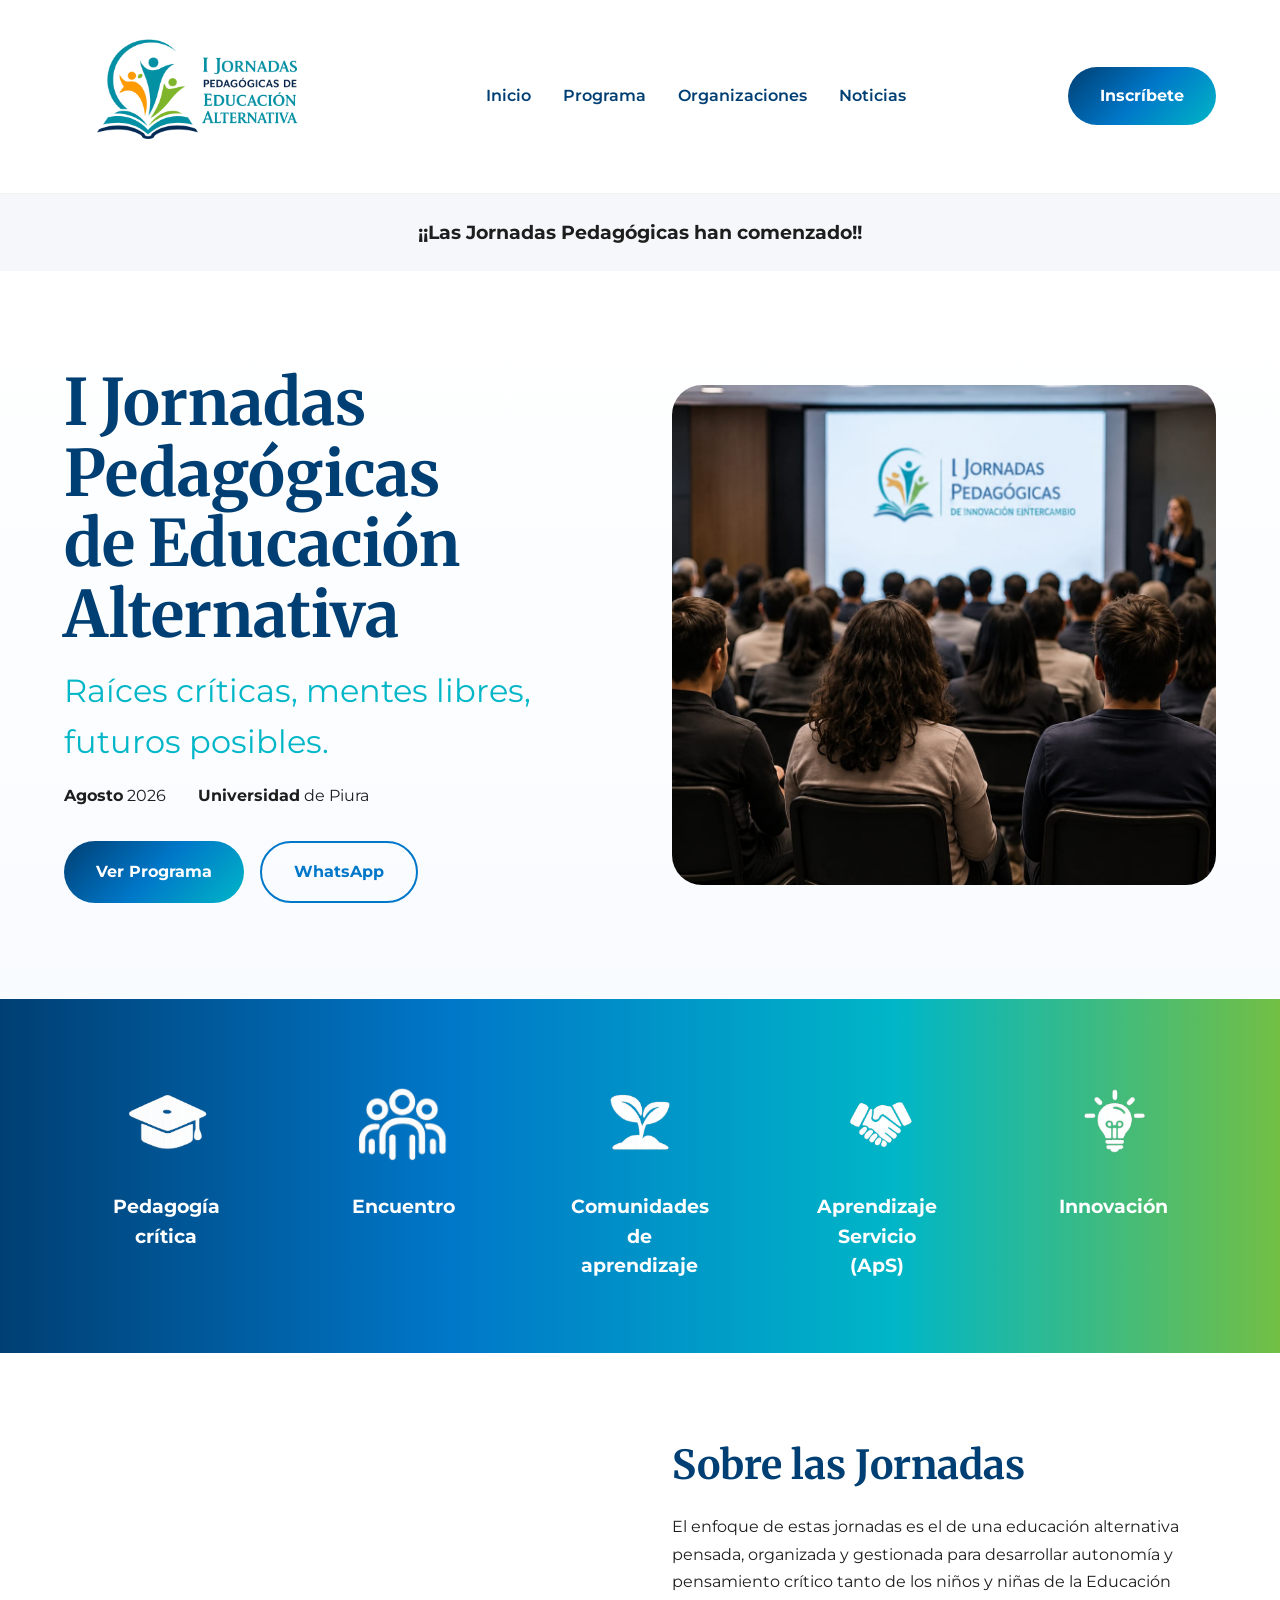
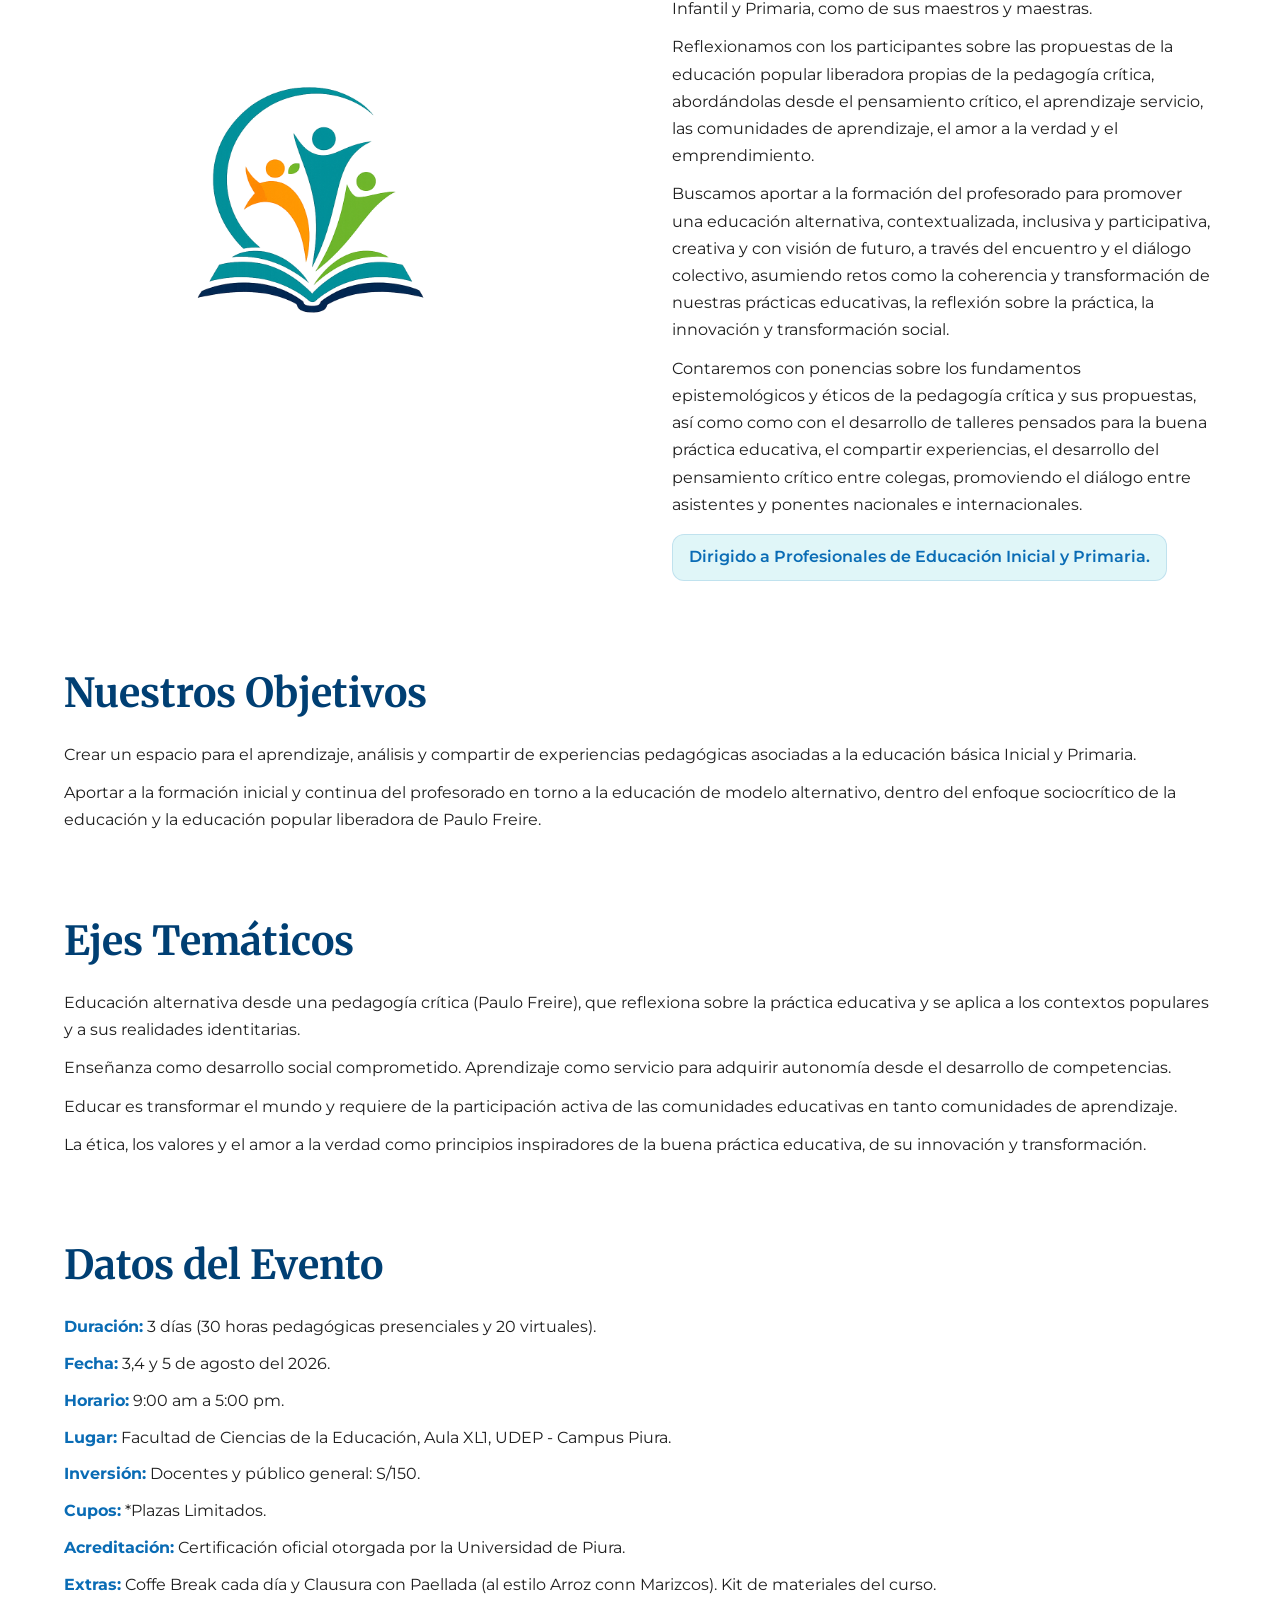
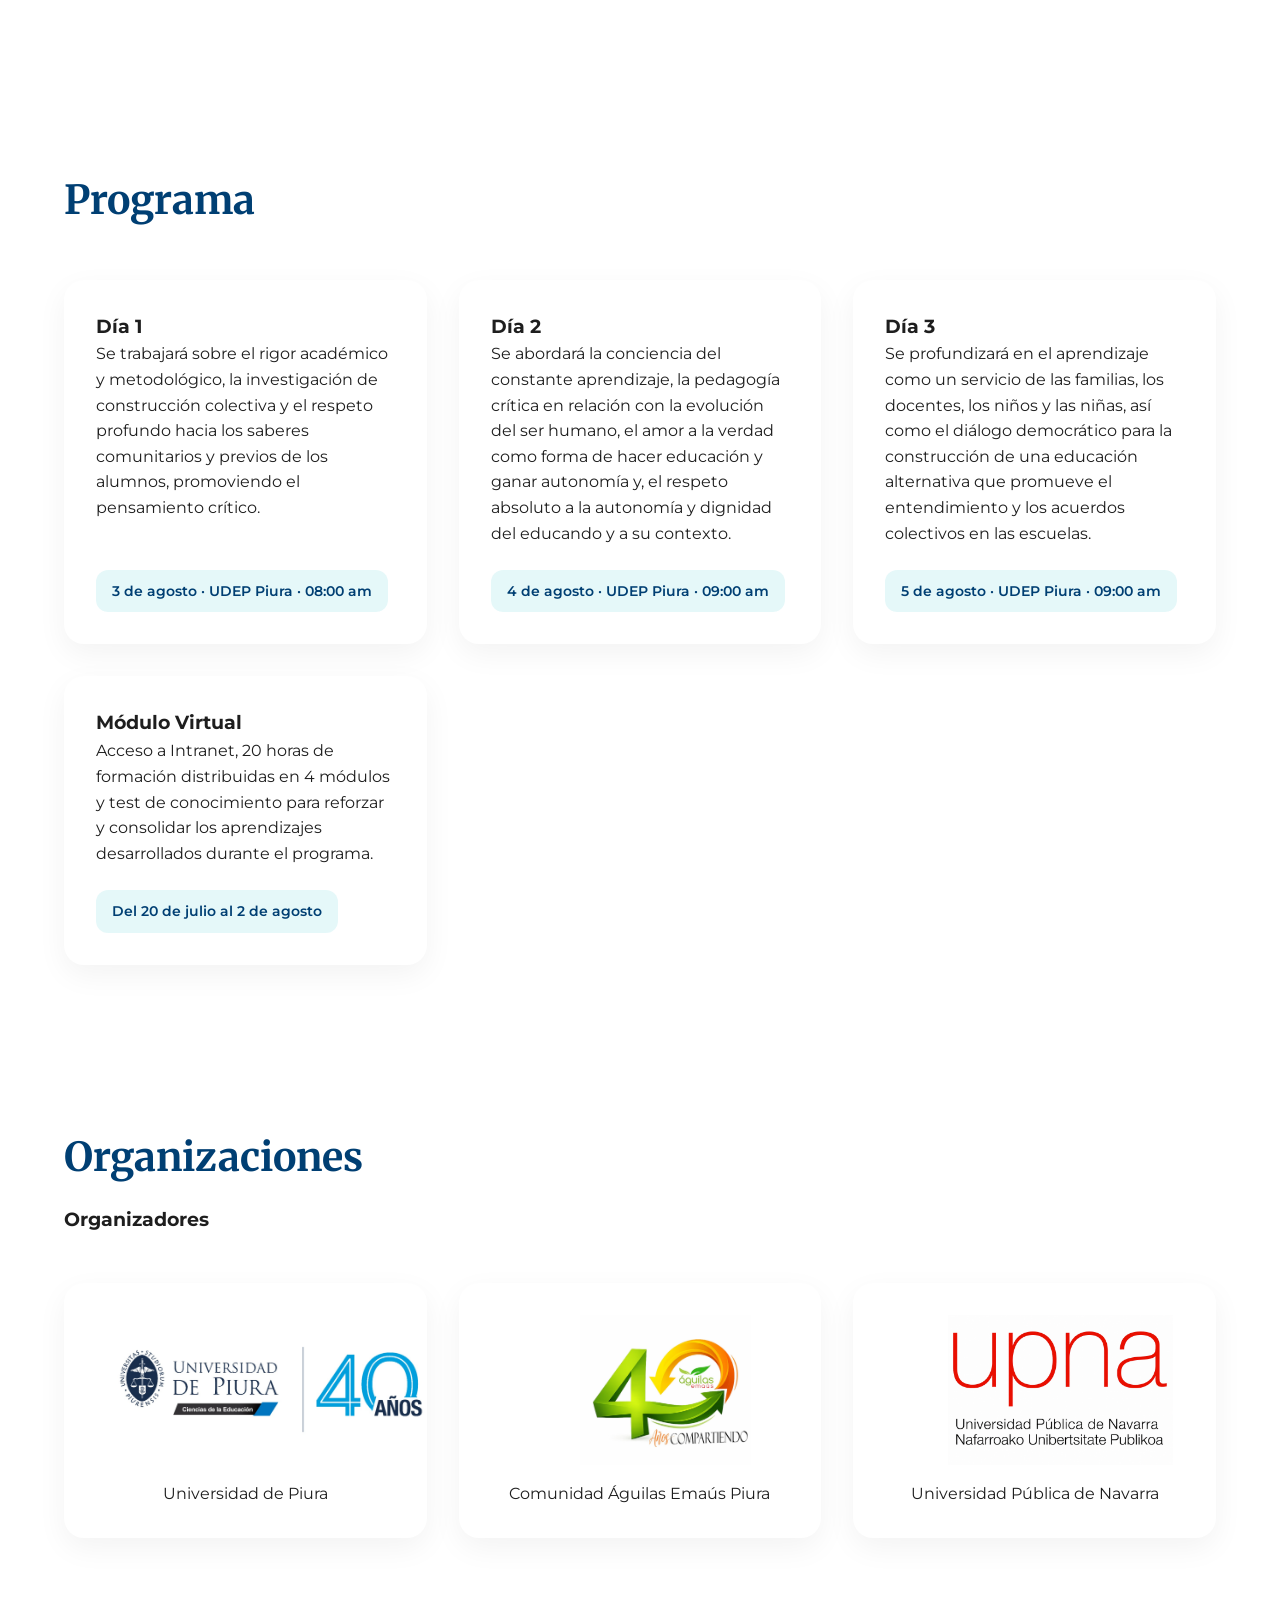
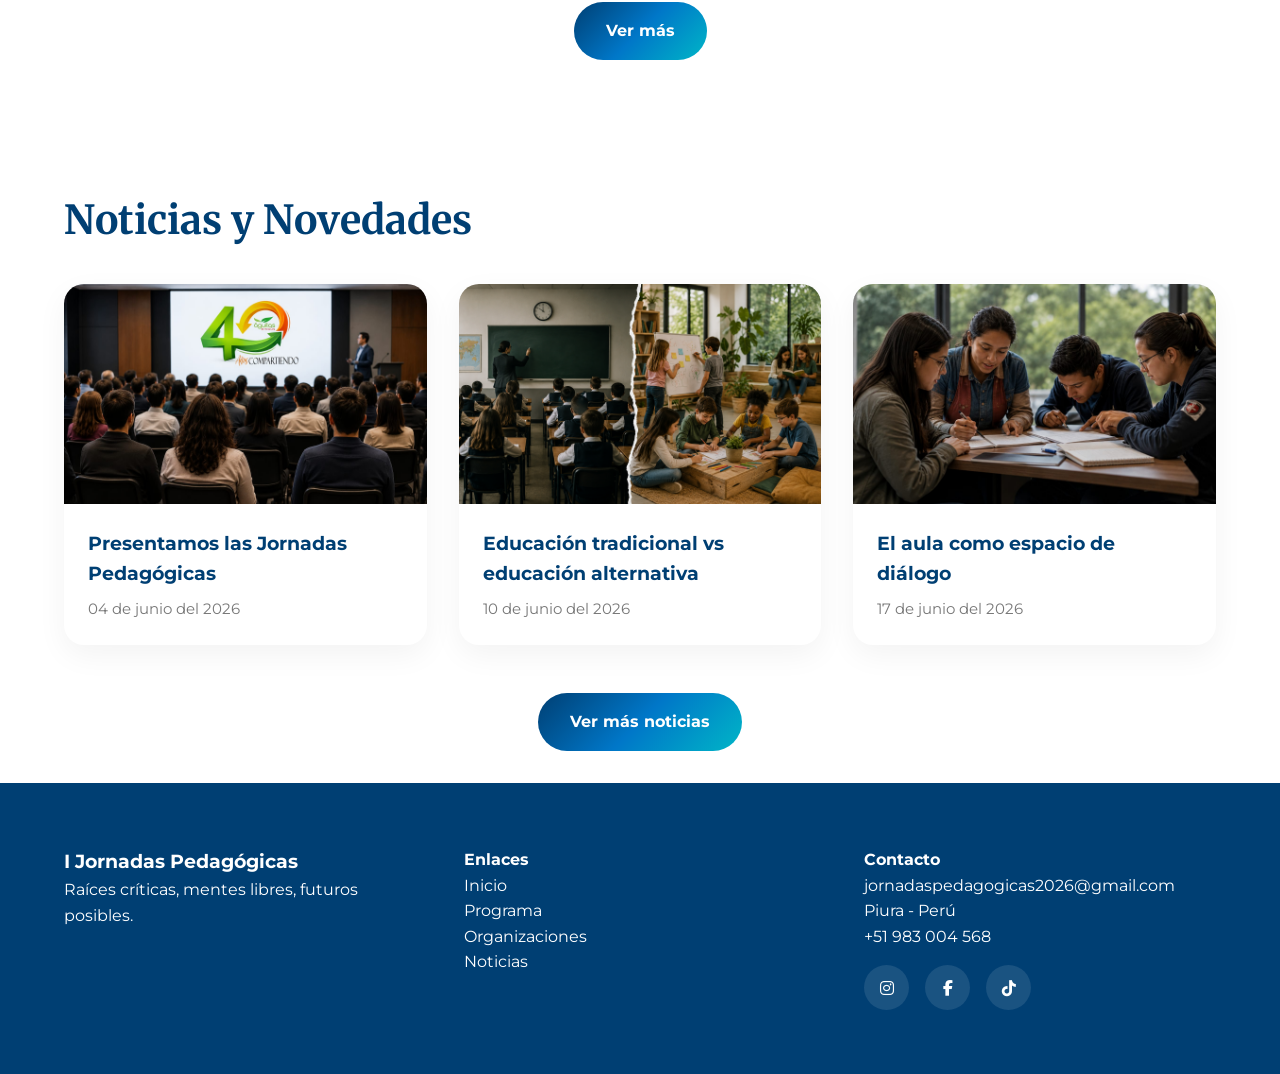
==== index.html @ f7b75783 "Update index.html" ====
<!DOCTYPE html>
<html lang="es">

<head>
    <meta charset="UTF-8">
    <meta name="viewport" content="width=device-width, initial-scale=1.0">
    <title>I Jornadas Pedagógicas</title>

    <link rel="preconnect" href="https://fonts.googleapis.com">
    <link rel="preconnect" href="https://fonts.gstatic.com" crossorigin>
    <link rel="shortcut icon" href="img/logoicono.png">

    <link
        href="https://fonts.googleapis.com/css2?family=Merriweather:wght@300;400;700&family=Montserrat:wght@300;400;500;600;700&display=swap"
        rel="stylesheet">

    <link rel="stylesheet" href="https://cdnjs.cloudflare.com/ajax/libs/font-awesome/6.5.1/css/all.min.css">

    <link rel="stylesheet" href="style.css">
</head>

<body>

    <header class="header">

        <div class="container nav-container">

            <a href="#inicio" class="logo">

                <img src="img/proyecto.png" alt="Logo Jornadas Pedagógicas">

            </a>

            <nav class="navbar">

                <ul class="nav-links">
                    <li><a href="#inicio">Inicio</a></li>
                    <li><a href="#programa">Programa</a></li>
                    <li><a href="#organizadores">Organizaciones</a></li>
                    <li><a href="#noticias">Noticias</a></li>
                </ul>

            </nav>

            <a href="https://wa.me/51983004568" target="_blank" class="btn-primary">
                Inscríbete
            </a>

            <button class="menu-toggle">
                ☰
            </button>

        </div>

    </header>

    <section class="countdown">
        <p>Faltan para las I Jornadas Pedagógicas</p>

        <div class="countdown-grid">
            <div class="time-box">
                <span id="days">65</span>
                <small>Días</small>
            </div>

            <div class="time-box">
                <span id="hours">12</span>
                <small>Horas</small>
            </div>

            <div class="time-box">
                <span id="minutes">42</span>
                <small>Min</small>
            </div>

            <div class="time-box">
                <span id="seconds">18</span>
                <small>Seg</small>
            </div>
        </div>
    </section>

    <main>

        <section class="hero" id="inicio">

            <div class="container hero-grid">

                <article class="hero-content">

                    <h2>I Jornadas<br>Pedagógicas</h2>

                    <h2>de Educación Alternativa</h2>

                    <p class="subtitle">
                        Raíces críticas, mentes libres, futuros posibles.
                    </p>

                    <div class="hero-info">

                        <div>
                            <strong>Agosto</strong>
                            <span>2026</span>
                        </div>

                        <div>
                            <strong>Universidad</strong>
                            <span>de Piura</span>
                        </div>

                    </div>

                    <div class="hero-buttons">

                        <a href="#programa" class="btn-primary">
                            Ver Programa
                        </a>

                        <a href="https://wa.me/51983004568" target="_blank" class="btn-secondary">
                            WhatsApp
                        </a>

                    </div>

                </article>

                <figure class="hero-image">
                    <img src="img/portada.jpeg" alt="Evento educativo">
                </figure>

            </div>

        </section>

        <section class="values">

            <div class="container values-grid">

                <article>
                    <img src="img/icon/icono_educacion.png" alt="Educación" class="value-icon">
                    <h3>Pedagogía<br>crítica</h3>
                </article>

                <article>
                    <img src="img/icon/icono_gente.png" alt="Encuentro" class="value-icon">
                    <h3>Encuentro</h3>
                </article>

                <article>
                    <img src="img/icon/icono_crecimiento.png" alt="Crecimiento" class="value-icon">
                    <h3>Comunidades<br>de<br>aprendizaje</h3>
                </article>

                <article>
                    <img src="img/icon/icono_compromiso.png" alt="Compromiso" class="value-icon">
                    <h3>Aprendizaje<br>Servicio<br>(ApS)</h3>
                </article>

                <article>
                    <img src="img/icon/icono_innovacion.png" alt="Innovación" class="value-icon">
                    <h3>Innovación</h3>
                </article>


            </div>

        </section>

        <section class="about section-padding">

            <div class="container about-grid">

                <figure>
                    <img src="img/logo.png" alt="Logo">
                </figure>

                <article>

                    <h2>Sobre las Jornadas</h2>

                    <p>
                        El enfoque de estas jornadas es el de una educación alternativa pensada, organizada
                        y gestionada para desarrollar autonomía y pensamiento crítico tanto de los niños y niñas
                        de la Educación Infantil y Primaria, como de sus maestros y maestras.
                    </p>

                    <p>
                        Reflexionamos con los participantes sobre las propuestas de la educación popular liberadora
                        propias de la pedagogía crítica, abordándolas desde el pensamiento crítico, el aprendizaje
                        servicio, las comunidades de aprendizaje, el amor a la verdad y el emprendimiento.
                    </p>

                    <p>
                        Buscamos aportar a la formación del profesorado para promover una educación alternativa,
                        contextualizada, inclusiva y participativa, creativa y con visión de futuro, a través
                        del encuentro y el diálogo colectivo, asumiendo retos como la coherencia y transformación
                        de nuestras prácticas educativas, la reflexión sobre la práctica, la innovación y transformación
                        social.
                    </p>

                    <p>
                        Contaremos con ponencias sobre los fundamentos epistemológicos y éticos de la pedagogía crítica
                        y sus propuestas, así como como con el desarrollo de talleres pensados para la buena práctica
                        educativa, el compartir experiencias, el desarrollo del pensamiento crítico entre colegas,
                        promoviendo
                        el diálogo entre asistentes y ponentes nacionales e internacionales.
                    </p>

                    <div
                        style="background: rgba(0, 182, 199, 0.1); padding: 0.6rem 1rem; border-radius: 12px; margin: 1rem 0; font-weight: 600; width: fit-content;">
                         Dirigido a Profesionales de Educación Inicial y Primaria.
                    </div>

                </article>

                <article>

                    <h2>Nuestros Objetivos</h2>

                    <p>
                        Crear un espacio para el aprendizaje, análisis y compartir de experiencias pedagógicas
                        asociadas a la educación básica Inicial y Primaria.
                    </p>

                    <p>
                        Aportar a la formación inicial y continua del profesorado en torno a la educación de modelo
                        alternativo, dentro del enfoque sociocrítico de la educación y la educación popular
                        liberadora de Paulo Freire.
                    </p>

                </article>

                <article>

                    <h2>Ejes Temáticos</h2>

                    <p>
                        Educación alternativa desde una pedagogía crítica (Paulo Freire), que reflexiona sobre la
                        práctica
                        educativa y se aplica a los contextos populares y a sus realidades identitarias.
                    </p>

                    <p>
                        Enseñanza como desarrollo social comprometido. Aprendizaje como servicio para adquirir autonomía
                        desde el desarrollo de competencias.
                    </p>

                    <p>
                        Educar es transformar el mundo y requiere de la participación activa de las comunidades
                        educativas
                        en tanto comunidades de aprendizaje.
                    </p>

                    <p>
                        La ética, los valores y el amor a la verdad como principios inspiradores de la buena práctica
                        educativa, de su innovación y transformación.
                    </p>

                </article>

                <article>
                    <div class="about-block event-data">
                        <h2>Datos del Evento</h2>
                        <p><strong>Duración:</strong> 3 días (30 horas pedagógicas presenciales y 20 virtuales).</p>
                        <p><strong>Fecha:</strong> 3,4 y 5 de agosto del 2026.</p>
                        <p><strong>Horario:</strong> 9:00 am a 5:00 pm.</p>
                        <p><strong>Lugar:</strong> Facultad de Ciencias de la Educación, Aula XL1, UDEP - Campus Piura.
                        </p>
                        <p><strong>Inversión:</strong> Docentes y público general: S/150.</p>
                        <p><strong>Cupos:</strong> *Plazas Limitados.</p>
                        <p><strong>Acreditación:</strong> Certificación oficial otorgada por la Universidad de Piura.
                        </p>
                        <p><strong>Extras:</strong> Coffe Break cada día y Clausura con Paellada (al estilo Arroz conn
                            Marizcos). Kit de materiales del curso.</p>
                    </div>
                </article>

        </section>

        <section class="cards section-padding" id="programa">

            <div class="container">

                <div class="section-title">
                    <h2>Programa</h2>
                </div>

                <div class="days-grid">

                    <article class="card">
                        <h3>Día 1</h3>

                        <p>
                            Se trabajará sobre el rigor académico y metodológico, la investigación
                            de construcción colectiva y el respeto profundo hacia los saberes
                            comunitarios y previos de los alumnos, promoviendo el pensamiento crítico.
                        </p>

                        <div class="event-info">
                            3 de agosto · UDEP Piura · 08:00 am
                        </div>
                    </article>

                    <article class="card">
                        <h3>Día 2</h3>
                        <p>
                            Se abordará la conciencia del constante aprendizaje, la pedagogía crítica
                            en relación con la evolución del ser humano, el amor a la verdad como forma
                            de hacer educación y ganar autonomía y, el respeto absoluto a la autonomía
                            y dignidad del educando y a su contexto.
                        </p>

                        <div class="event-info">
                            4 de agosto · UDEP Piura · 09:00 am
                        </div>
                    </article>

                    <article class="card">
                        <h3>Día 3</h3>
                        <p>
                            Se profundizará en el aprendizaje como un servicio de las familias, los docentes,
                            los niños y las niñas, así como el diálogo democrático para la construcción
                            de una educación alternativa que promueve el entendimiento y los acuerdos colectivos
                            en las escuelas.
                        </p>

                        <div class="event-info">
                            5 de agosto · UDEP Piura · 09:00 am
                        </div>
                    </article>

                     <article class="card">
                        <h3>Módulo Virtual</h3>
                        <p>
                            Acceso a Intranet, 20 horas de formación distribuidas en
                            4 módulos y test de conocimiento para reforzar y consolidar
                            los aprendizajes desarrollados durante el programa.
                        </p>

                        <div class="event-info">
                            Del 20 de julio al 2 de agosto
                        </div>
                    </article>

                </div>

            </div>

        </section>

        <section class="partners section-padding" id="organizadores">

            <div class="container">

                <div class="section-title">
                    <h2>Organizaciones</h2>
                </div>

                <div class="partner-category">

                    <h3 class="partner-title">
                        Organizadores
                    </h3>

                    <div class="partners-grid">

                        <article class="partner-card">
                            <img src="img/udep.jpeg" alt="">
                            <p>Universidad de Piura</p>
                        </article>

                        <article class="partner-card">
                            <img src="img/emaus.jpeg" alt="">
                            <p>Comunidad Águilas Emaús Piura</p>
                        </article>

                        <article class="partner-card">
                            <img src="img/upna.png" alt="">
                            <p>Universidad Pública de Navarra</p>
                        </article>

                    </div>

                    <div style="text-align: center; margin-top: 3rem;">
                        <a href="organizaciones/organizaciones.html" class="btn-ver-mas">
                            Ver más
                        </a>
                    </div>

                </div>

            </div>

        </section>

        <section class="news section-padding" id="noticias">

            <div class="container">

                <div class="section-title">
                    <h2>Noticias y Novedades</h2>
                </div>

                <div class="news-grid">

                    <a href="noticias/noticias1.html" class="news-card">

                        <img src="img/noticia1.jpeg" alt="">

                        <div class="news-content">
                            <h3>Presentamos las Jornadas Pedagógicas</h3>
                            <p>04 de junio del 2026</p>
                        </div>

                    </a>

                    <a href="noticias/noticias2.html" class="news-card">

                        <img src="img/noticia2.png" alt="">

                        <div class="news-content">
                            <h3>Educación tradicional vs educación alternativa</h3>
                            <p>10 de junio del 2026</p>
                        </div>

                    </a>

                    <a href="noticias/noticias3.html" class="news-card">

                        <img src="img/noticia3.jpeg" alt="">

                        <div class="news-content">
                            <h3>El aula como espacio de diálogo</h3>
                            <p>17 de junio del 2026</p>
                        </div>

                    </a>

                </div>

                <div class="news-button">
                    <a href="noticias.html" class="btn-ver-mas">Ver más noticias</a>
                </div>

            </div>

        </section>

    </main>

    <footer class="footer">

        <div class="container footer-grid">

            <article>

                <h3>I Jornadas Pedagógicas</h3>

                <p>
                    Raíces críticas, mentes libres, futuros posibles.
                </p>

            </article>

            <article>

                <h4>Enlaces</h4>

                <ul>
                    <li><a href="#inicio">Inicio</a></li>
                    <li><a href="#programa">Programa</a></li>
                    <li><a href="#organizadores">Organizaciones</a></li>
                    <li><a href="#noticias">Noticias</a></li>
                </ul>

            </article>

            <article>

                <h4>Contacto</h4>

                <p>jornadaspedagogicas2026@gmail.com </p>
                <p>Piura - Perú</p>
                <p>+51 983 004 568</p>

                <div class="social-icons">

                    <a href="https://www.instagram.com/jornada.pedagogica.2026?utm_source=qr&igsh=cW83dW9uMzU2NmRp"
                        target="_blank">
                        <i class="fa-brands fa-instagram"></i>
                    </a>

                    <a href="https://www.facebook.com/share/1CeDzwTdvg/" target="_blank">
                        <i class="fa-brands fa-facebook-f"></i>
                    </a>

                    <a href="https://www.tiktok.com/@educacin_alternativa_piu" target="_blank">
                        <i class="fa-brands fa-tiktok"></i>
                    </a>

                </div>

            </article>

        </div>

    </footer>

    <script src="js/script.js"></script>

</body>

</html>
---- style.css ----
html {
    scroll-behavior: smooth;
}

:root {
    --blue-dark: #003f73;
    --blue: #0077c8;
    --green: #72bf44;
    --teal: #00b6c7;
    --white: #ffffff;
    --gray: #f5f7fa;
    --text: #1e1e1e;
}

* {
    margin: 0;
    padding: 0;
    box-sizing: border-box;
}

body {
    font-family: 'Montserrat', sans-serif;
    color: var(--text);
    background: var(--white);
    line-height: 1.6;
    overflow-x: hidden;
}

img {
    width: 100%;
    display: block;
}

.container {
    width: min(90%, 1200px);
    margin: auto;
}

.section-padding {
    padding: 5rem 0;
}

/* Header */
.header {
    width: 100%;
    position: sticky;
    top: 0;
    z-index: 1000;
    background: rgba(255, 255, 255, .9);
    backdrop-filter: blur(14px);
    border-bottom: 1px solid rgba(0, 0, 0, .05);
    transition: .3s ease;
}

.nav-container {
    display: flex;
    align-items: center;
    justify-content: space-between;
    padding: .6rem 0;
}

.logo {
    display: flex;
    align-items: center;
    gap: 1rem;
    text-decoration: none;
}

.logo img {
    width: 260px;
    display: block;
}

.nav-links {
    display: flex;
    gap: 2rem;
    list-style: none;
}

.nav-links a {
    text-decoration: none;
    color: var(--blue-dark);
    font-weight: 600;
    transition: .3s ease;
}

.nav-links a:hover {
    color: var(--teal);
}

.menu-toggle {
    display: none;
}

/* Botones */
.btn-primary,
.btn-secondary,
.btn-ver-mas {
    padding: 1rem 2rem;
    border-radius: 60px;
    text-decoration: none;
    font-weight: 700;
    transition: .3s ease;
    display: inline-flex;
    align-items: center;
    justify-content: center;
}

.btn-primary,
.btn-ver-mas {
    background: linear-gradient(135deg, var(--blue-dark), var(--blue), var(--teal));
    color: white;
}

.btn-primary:hover,
.btn-ver-mas:hover {
    transform: translateY(-5px);
}

.btn-secondary {
    border: 2px solid var(--blue);
    color: var(--blue);
}

.btn-secondary:hover {
    background: var(--blue);
    color: white;
}

/* Countdown */
.countdown {
    background: var(--gray);
    padding: 1.5rem 0;
    text-align: center;
}

.countdown p {
    font-weight: 600;
    color: var(--blue-dark);
    margin-bottom: 1rem;
}

.countdown-grid {
    display: flex;
    justify-content: center;
    gap: 1rem;
    flex-wrap: wrap;
}

.time-box {
    background: white;
    min-width: 110px;
    padding: 1rem;
    border-radius: 18px;
    box-shadow: 0 8px 20px rgba(0, 0, 0, .08);
}

.time-box span {
    display: block;
    font-size: 2rem;
    font-weight: 700;
    color: var(--blue);
}

.time-box small {
    color: #666;
    font-weight: 600;
}

/* Hero */
.hero {
    padding: 6rem 0;
    background: linear-gradient(180deg, #ffffff 0%, #f8fbff 100%);
}

.hero-grid {
    display: grid;
    grid-template-columns: 1fr 1fr;
    gap: 4rem;
    align-items: center;
}

.hero-content h2 {
    font-size: 4rem;
    line-height: 1.1;
    font-family: 'Merriweather', serif;
    color: var(--blue-dark);
}

.subtitle {
    color: var(--teal);
    font-size: 2rem;
    margin: 1rem 0;
}

.hero-info {
    display: flex;
    gap: 2rem;
    margin-bottom: 2rem;
}

.hero-buttons {
    display: flex;
    gap: 1rem;
    flex-wrap: wrap;
}

.hero-image img {
    border-radius: 30px;
    height: 500px;
    object-fit: cover;
}

/* Values */
.values {
    background: linear-gradient(90deg, #003f73 0%, #0077c8 35%, #00b6c7 70%, #72bf44 100%);
    color: white;
    padding: 3rem 0;
}

.values-grid {
    display: grid;
    grid-template-columns: repeat(5, 1fr);
    gap: 2rem;
    text-align: center;
}

.values-grid article {
    padding: 1.5rem;
    transition: all .3s ease;
    cursor: default;
}

.value-icon {
    width: 105px;
    height: 105px;
    object-fit: contain;
    margin: auto auto 1rem;
    transition: transform .3s ease;
}

.values-grid article:hover .value-icon {
    transform: translateY(-8px) scale(1.08);
}

.values-grid article:hover h3 {
    transform: translateY(-3px);
}

/* About */
.about-grid {
    display: grid;
    grid-template-columns: 1fr 1fr;
    gap: 3rem 4rem;
    align-items: start;
}

.about-grid figure {
    display: flex;
    justify-content: center;
    align-items: center;
    margin: 0;
    padding: 0;
    height: 100%;
}

.about-grid figure img {
    width: 100%;
    max-width: 650px;
    height: auto;
    object-fit: contain;
    display: block;
}

.about h2,
.section-title h2 {
    font-size: 2.5rem;
    color: var(--blue-dark);
    font-family: 'Merriweather', serif;
    margin-bottom: 1rem;
}

.about-grid p {
    line-height: 1.7;
    margin-bottom: 0.7rem;
}

.about-grid article div[style] {
    background: rgba(0, 182, 199, 0.12) !important;
    color: #0a6cb5 !important;
    border: 1px solid rgba(10, 108, 181, 0.15);
    font-weight: 600;
}

.event-data strong {
    color: #0a6cb5;
    font-weight: 700;
}

.event-data p {
    margin-bottom: 0.6rem;
}

.about-grid article:first-of-type {
    align-self: center;
}

.about-grid article:not(:first-of-type) {
    grid-column: span 2;
    margin-top: 1rem;
}

/* Cards y Programa */
.card {
    display: flex;
    flex-direction: column;
    height: 100%;
}

.card p {
    flex-grow: 1;
    margin-bottom: 0;
}

.event-info {
    margin-top: 1.5rem;
    width: fit-content;
    padding: .6rem 1rem;
    background: rgba(0, 182, 199, .1);
    color: var(--blue-dark);
    border-radius: 12px;
    font-size: .9rem;
    font-weight: 600;
}

.days-grid {
    display: grid;
    grid-template-columns: repeat(3, 1fr);
    gap: 2rem;
    margin-top: 3rem;
}

.card,
.news-card,
.partner-card {
    background: white;
    border-radius: 20px;
    overflow: hidden;
    padding: 2rem;
    box-shadow: 0 10px 30px rgba(0, 0, 0, .05);
    transition: .3s ease;
}

.card:hover,
.news-card:hover,
.partner-card:hover {
    transform: translateY(-8px);
}

/* Noticias */
.news-grid {
    display: grid;
    grid-template-columns: repeat(auto-fit, minmax(300px, 1fr));
    gap: 2rem;
    margin-top: 2rem;
    margin-bottom: 0;
}

.news.section-padding {
    padding: 3rem 0 2rem 0;  
}

.news-card {
    padding: 0;
    text-decoration: none;
    color: inherit;
    display: block;
    overflow: hidden;
    border-radius: 20px;
}

.news-card img {
    width: 100%;
    height: 220px;
    object-fit: cover;
    transition: .4s ease;
}

.news-card:hover img {
    transform: scale(1.05);
}

.news-content {
    padding: 1.5rem;
}

.news-content h3 {
    color: var(--blue-dark);
    margin-bottom: .5rem;
    font-size: 1.2rem;
}

.news-content p {
    color: #777;
    font-size: .95rem;
}

.news-button {
    display: flex;
    justify-content: center;
    margin-top: 2rem;
}

.btn-news {
    display: inline-block;
    padding: 0.9rem 2rem;
    background: var(--blue-dark);
    color: #fff;
    text-decoration: none;
    border-radius: 50px;
    font-weight: 600;
    transition: all .3s ease;
}

.btn-news:hover {
    background: var(--blue);
    transform: translateY(-2px);
}

/* Participantes y Aliados */
.partners-grid {
    display: grid;
    grid-template-columns: repeat(3, 1fr);
    gap: 2rem;
    margin-top: 3rem;
}

.partner-card {
    text-align: center;
}

.partner-card img {
    width: 350px;
    height: 150px;
    object-fit: contain;
    margin: auto auto 1rem;
}

/* Botón Ver más */
.btn-ver-mas {
     display: inline-flex;
    text-align: center;
    margin-top: 1rem;
    margin-bottom: 0;
}

/* Footer */
.footer {
    background: var(--blue-dark);
    color: white;
    padding: 4rem 0;
}

.footer-grid {
    display: grid;
    grid-template-columns: repeat(3, 1fr);
    gap: 3rem;
}

.footer ul {
    list-style: none;
}

.footer a {
    color: white;
    text-decoration: none;
}

.social-icons {
    display: flex;
    gap: 1rem;
    margin-top: 1rem;
}

.social-icons a {
    width: 45px;
    height: 45px;
    border-radius: 50%;
    display: flex;
    align-items: center;
    justify-content: center;
    background: rgba(255, 255, 255, .1);
    transition: .3s ease;
}

.social-icons a:hover {
    background: var(--teal);
    transform: translateY(-5px);
}

/* Overlay para menú */
.menu-overlay {
    position: fixed;
    top: 0;
    left: 0;
    width: 100%;
    height: 100%;
    background: rgba(0, 0, 0, 0.5);
    z-index: 998;
    opacity: 0;
    visibility: hidden;
    transition: .3s ease;
}

.menu-overlay.active {
    opacity: 1;
    visibility: visible;
}

/* Botón móvil dentro del menú */
.nav-links .btn-primary-mobile {
    display: none;
}

/* ============================================ */
/* RESPONSIVE DESIGN */
/* ============================================ */

/* Tablets */
@media (max-width: 1024px) {
    .hero-content h2 {
        font-size: 3rem;
    }
    
    .subtitle {
        font-size: 1.5rem;
    }
    
    .hero-image img {
        height: 400px;
    }
    
    .values-grid {
        grid-template-columns: repeat(3, 1fr);
        gap: 1.5rem;
    }
    
    .about-grid {
        grid-template-columns: 1fr;
        gap: 2rem;
    }
    
    .about-grid figure img {
        max-width: 400px;
    }
    
    .about-grid article:not(:first-of-type) {
        grid-column: span 1;
    }
    
    .days-grid {
        grid-template-columns: repeat(2, 1fr);
    }
    
    .partners-grid {
        grid-template-columns: repeat(2, 1fr);
    }
    
    .footer-grid {
        grid-template-columns: repeat(2, 1fr);
        gap: 2rem;
    }
}

/* Móviles */
@media (max-width: 768px) {
    .section-padding {
        padding: 3rem 0;
    }
    
    /* Botón hamburguesa */
    .menu-toggle {
        display: block;
        background: linear-gradient(135deg, var(--blue-dark), var(--blue));
        border: none;
        font-size: 1.5rem;
        cursor: pointer;
        color: white;
        width: 45px;
        height: 45px;
        border-radius: 12px;
        transition: .3s ease;
        z-index: 1001;
    }
    
    /* Menú lateral */
    .nav-links {
        position: fixed;
        top: 0;
        right: -100%;
        width: 85%;
        max-width: 350px;
        height: 100vh;
        background: linear-gradient(180deg, white 0%, #f8fbff 100%);
        flex-direction: column;
        align-items: center;
        justify-content: center;
        gap: 2rem;
        transition: .4s ease-in-out;
        z-index: 1000;
        box-shadow: -10px 0 30px rgba(0, 0, 0, .15);
        margin: 0;
        padding: 2rem;
    }
    
    .nav-links.active {
        right: 0;
    }
    
    .nav-links li {
        width: 100%;
        text-align: center;
    }
    
    .nav-links a {
        font-size: 1.3rem;
        color: var(--blue-dark) !important;
        display: block;
        padding: 0.8rem;
        border-radius: 12px;
        transition: .3s ease;
    }
    
    .nav-links a:hover {
        background: rgba(0, 182, 199, .1);
        color: var(--teal) !important;
        transform: translateX(5px);
    }
    
    /* Botón inscríbete dentro del menú */
    .nav-links .btn-primary-mobile {
        display: inline-block;
        margin-top: 1rem;
        background: linear-gradient(135deg, var(--blue-dark), var(--blue), var(--teal));
        color: white;
        padding: 0.8rem 2rem;
        border-radius: 60px;
        text-decoration: none;
        font-weight: 700;
        font-size: 1rem;
    }
    
    /* Ocultar botón del header en móvil */
    .header .btn-primary {
        display: none;
    }
    
    .btn-primary,
    .btn-secondary,
    .btn-ver-mas {
        padding: 0.8rem 1.5rem;
        font-size: 0.9rem;
    }
    
    .hero {
        padding: 3rem 0;
    }
    
    .hero-grid {
        grid-template-columns: 1fr;
        gap: 2rem;
        text-align: center;
    }
    
    .hero-content h2 {
        font-size: 2.2rem;
    }
    
    .subtitle {
        font-size: 1.2rem;
    }
    
    .hero-info {
        justify-content: center;
        flex-wrap: wrap;
    }
    
    .hero-buttons {
        justify-content: center;
    }
    
    .hero-image img {
        height: 280px;
        object-fit: cover;
    }
    
    .values {
        padding: 2rem 0;
    }
    
    .values-grid {
        grid-template-columns: repeat(2, 1fr);
        gap: 1rem;
    }
    
    .value-icon {
        width: 70px;
        height: 70px;
    }
    
    .values-grid article h3 {
        font-size: 0.9rem;
    }
    
    .countdown-grid {
        gap: 0.8rem;
    }
    
    .time-box {
        min-width: 70px;
        padding: 0.8rem;
    }
    
    .time-box span {
        font-size: 1.5rem;
    }
    
    .time-box small {
        font-size: 0.7rem;
    }
    
    .about h2,
    .section-title h2 {
        font-size: 1.8rem;
        text-align: center;
    }
    
    .about-grid p {
        font-size: 0.95rem;
    }
    
    .about-grid figure img {
        max-width: 280px;
    }
    
    .days-grid {
        grid-template-columns: 1fr;
        gap: 1.5rem;
    }
    
    .card {
        padding: 1.5rem;
    }
    
    .card h3 {
        font-size: 1.3rem;
    }
    
    .news.section-padding {
        padding: 2rem 0 1.5rem 0;
    }
    
    .news-grid {
        grid-template-columns: 1fr;
        gap: 1.5rem;
    }
    
    .news-card img {
        height: 200px;
    }
    
    .partners-grid {
        grid-template-columns: 1fr;
        gap: 1.5rem;
    }
    
    .partner-card img {
        width: 260px;
        height: 150px;
    }
    
    .btn-ver-mas {
        margin-top: 1.5rem;
        width: 100%;
        max-width: 200px;
    }
    
    .partners .btn-ver-mas {
        display: flex;
        margin: 1.5rem auto 0;
    }
    
    .footer {
        padding: 2.5rem 0;
    }
    
    .footer-grid {
        grid-template-columns: 1fr;
        text-align: center;
        gap: 1.5rem;
    }
    
    .social-icons {
        justify-content: center;
    }
    
    .footer ul li {
        margin: 0.5rem 0;
    }
}

/* Móviles pequeños */
@media (max-width: 480px) {
    .logo img {
        width: 180px;
    }
    
    .hero-content h2 {
        font-size: 1.8rem;
    }
    
    .subtitle {
        font-size: 1rem;
    }
    
    .hero-info div {
        font-size: 0.8rem;
    }
    
    .hero-image img {
        height: 220px;
    }
    
    .values-grid {
        grid-template-columns: 1fr;
    }
    
    .value-icon {
        width: 60px;
        height: 60px;
    }
    
    .countdown p {
        font-size: 0.9rem;
    }
    
    .time-box {
        min-width: 60px;
        padding: 0.5rem;
    }
    
    .time-box span {
        font-size: 1.2rem;
    }
    
    .about h2,
    .section-title h2 {
        font-size: 1.5rem;
    }
    
    .event-info {
        font-size: 0.75rem;
        padding: 0.4rem 0.8rem;
    }
    
    .news-content h3 {
        font-size: 1rem;
    }
    
    .btn-primary,
    .btn-secondary,
    .btn-ver-mas {
        padding: 0.6rem 1.2rem;
        font-size: 0.8rem;
    }
}

/* Mejoras touch */
@media (max-width: 768px) {
    .nav-links a,
    .btn-primary,
    .btn-secondary,
    .btn-ver-mas,
    .social-icons a,
    .news-card,
    .partner-card {
        cursor: pointer;
        -webkit-tap-highlight-color: transparent;
    }
    
    .card:active,
    .news-card:active,
    .partner-card:active {
        transform: scale(0.98);
    }
}
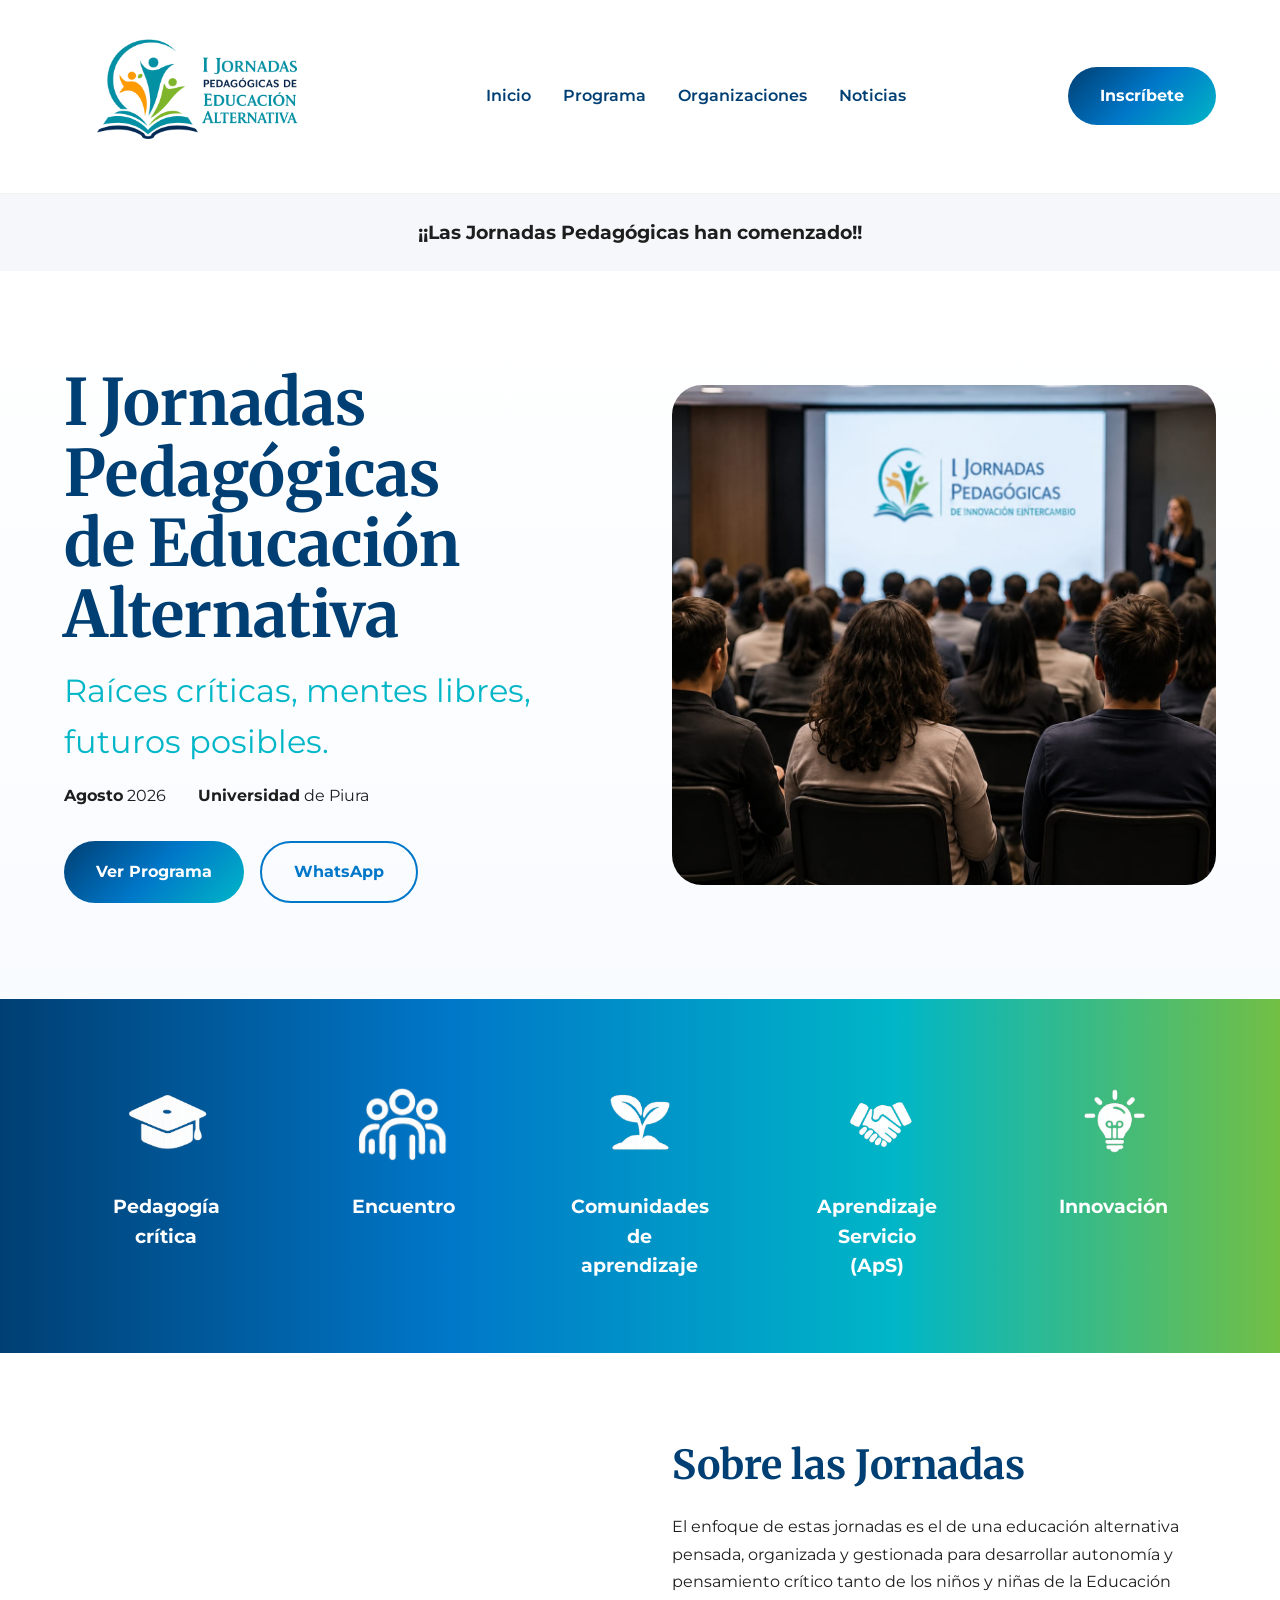
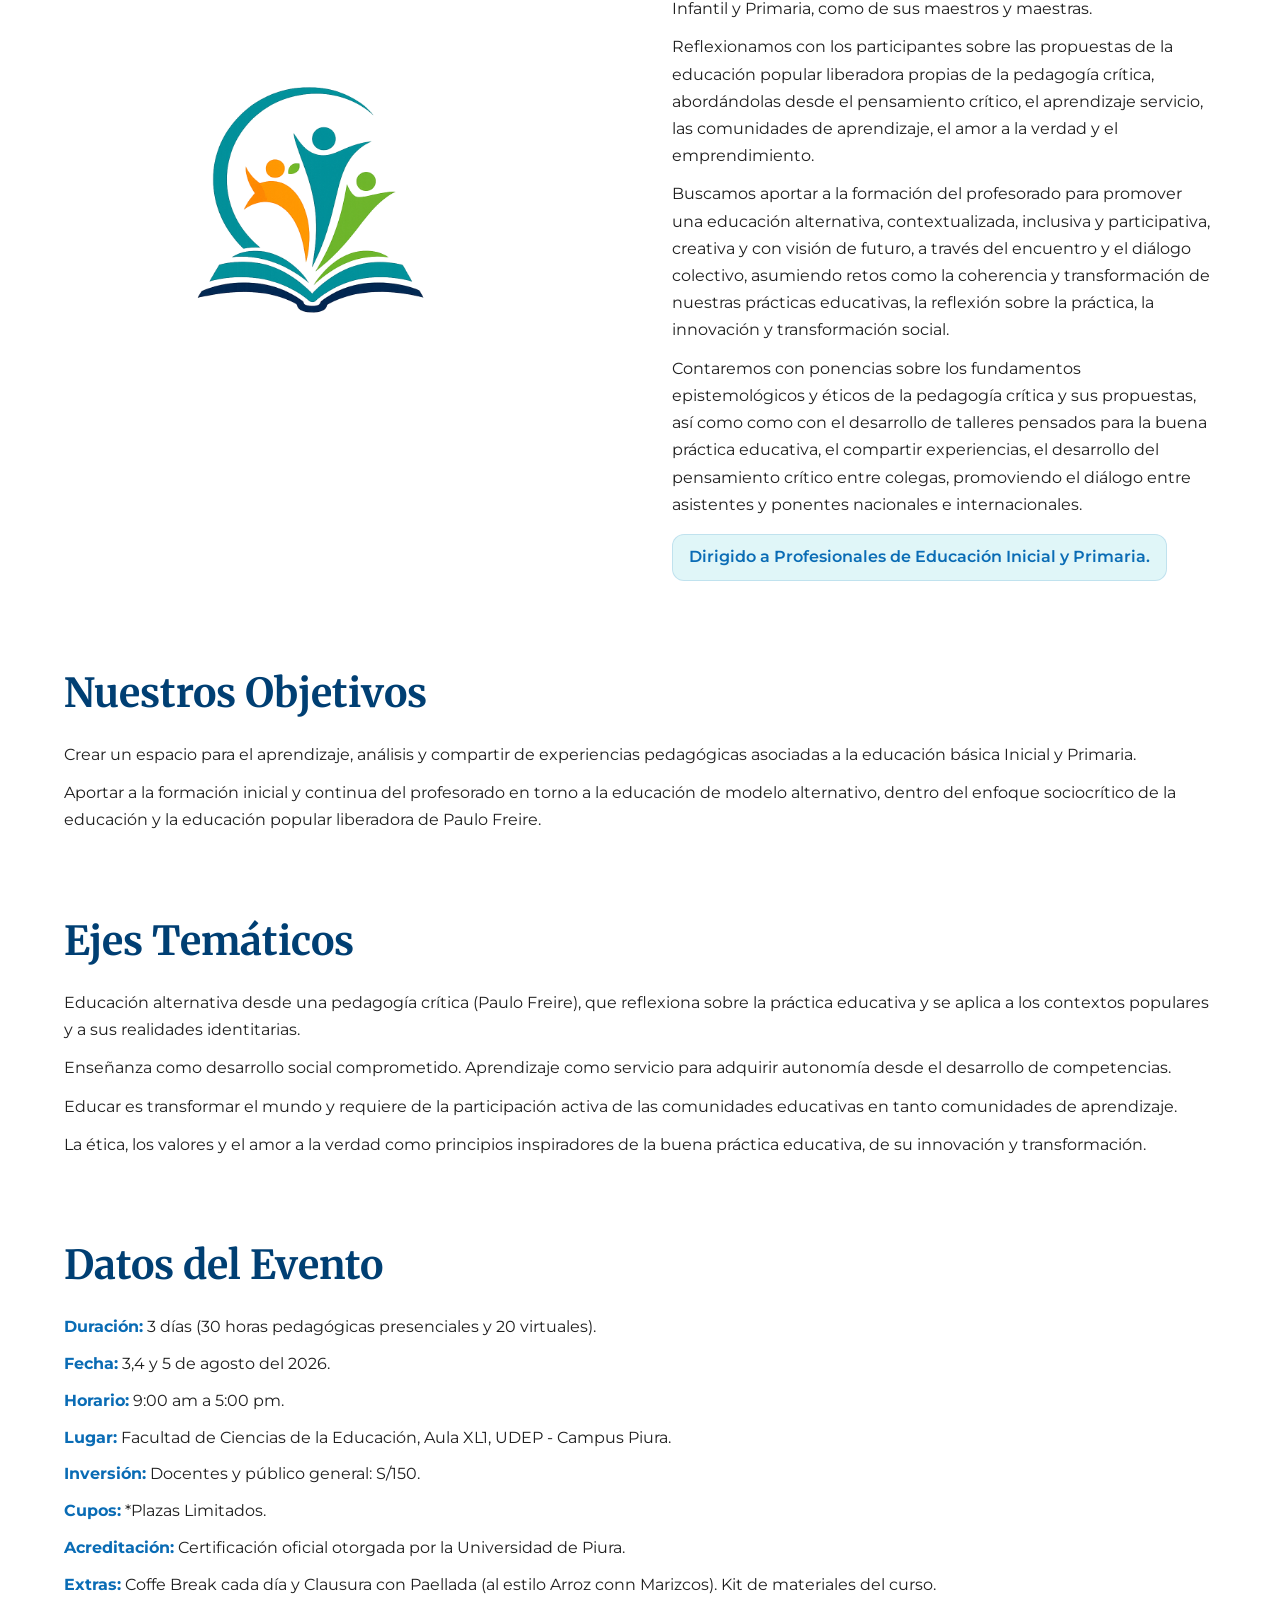
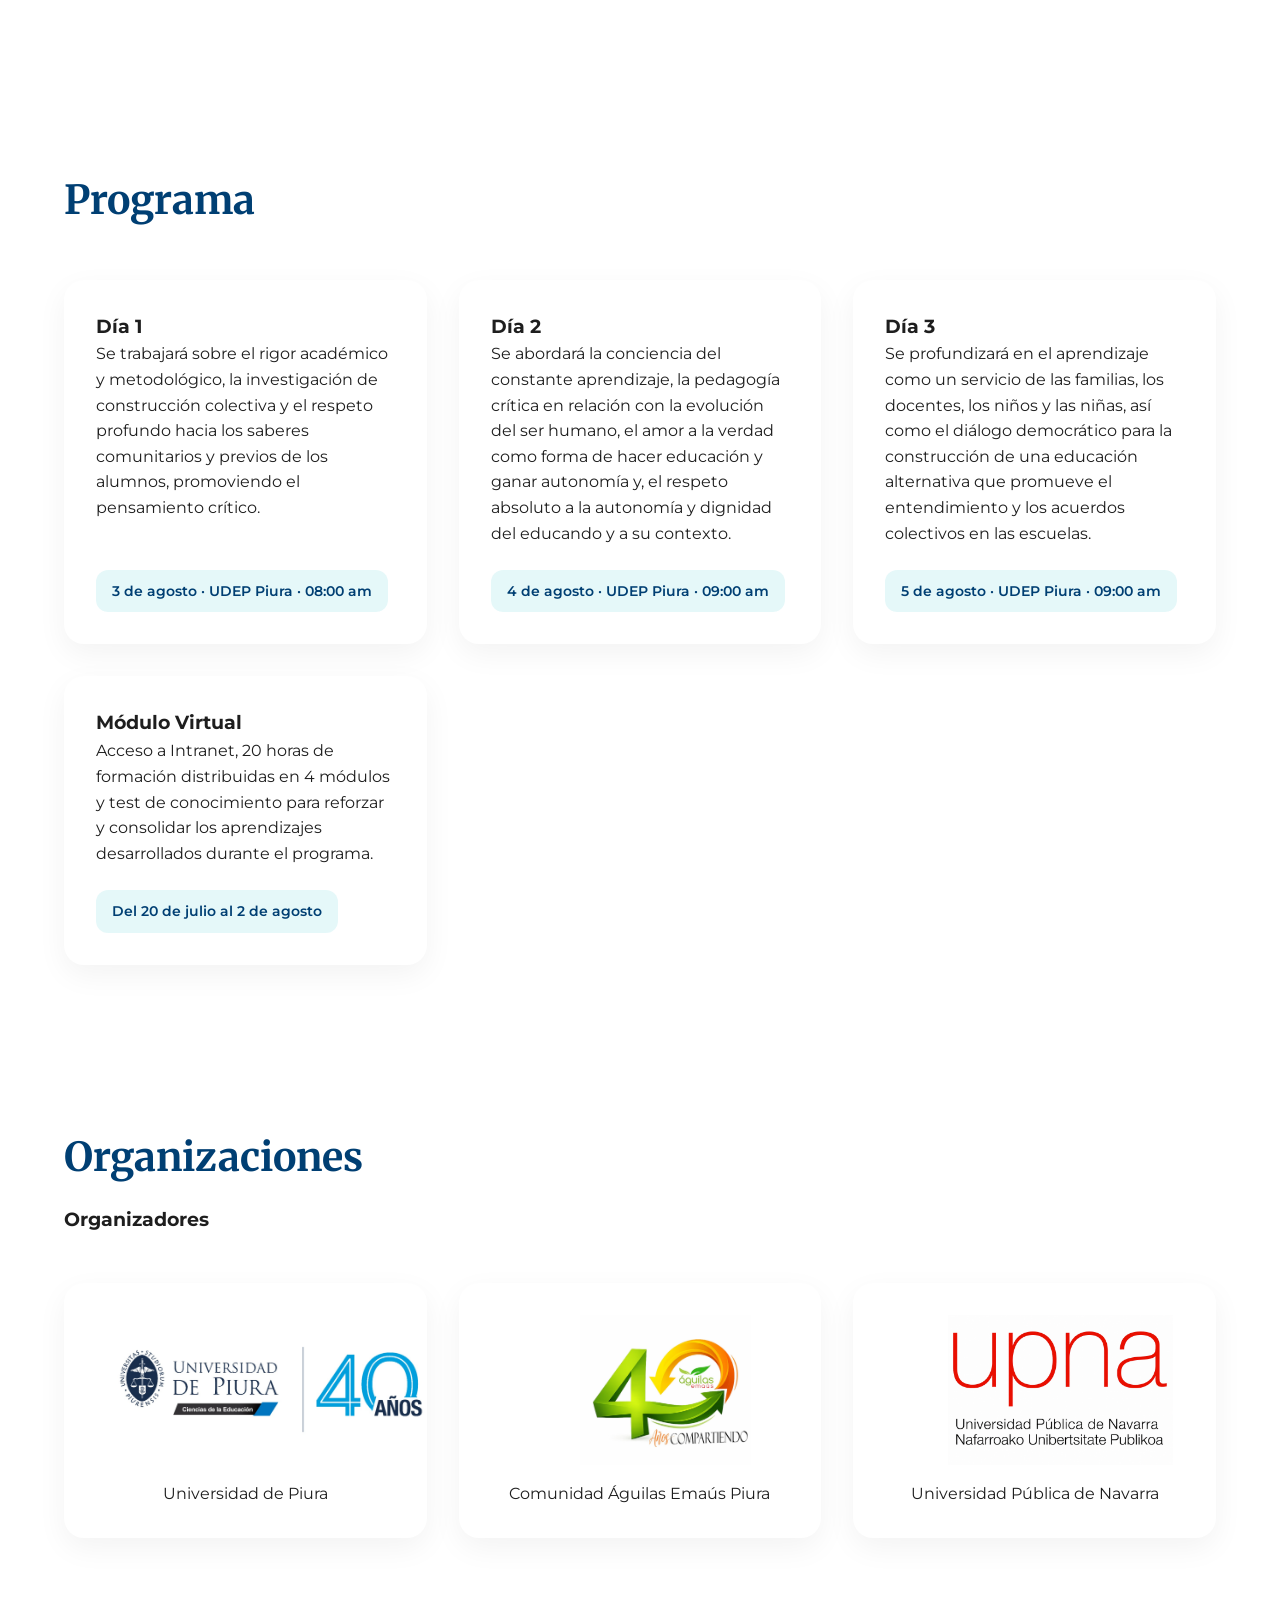
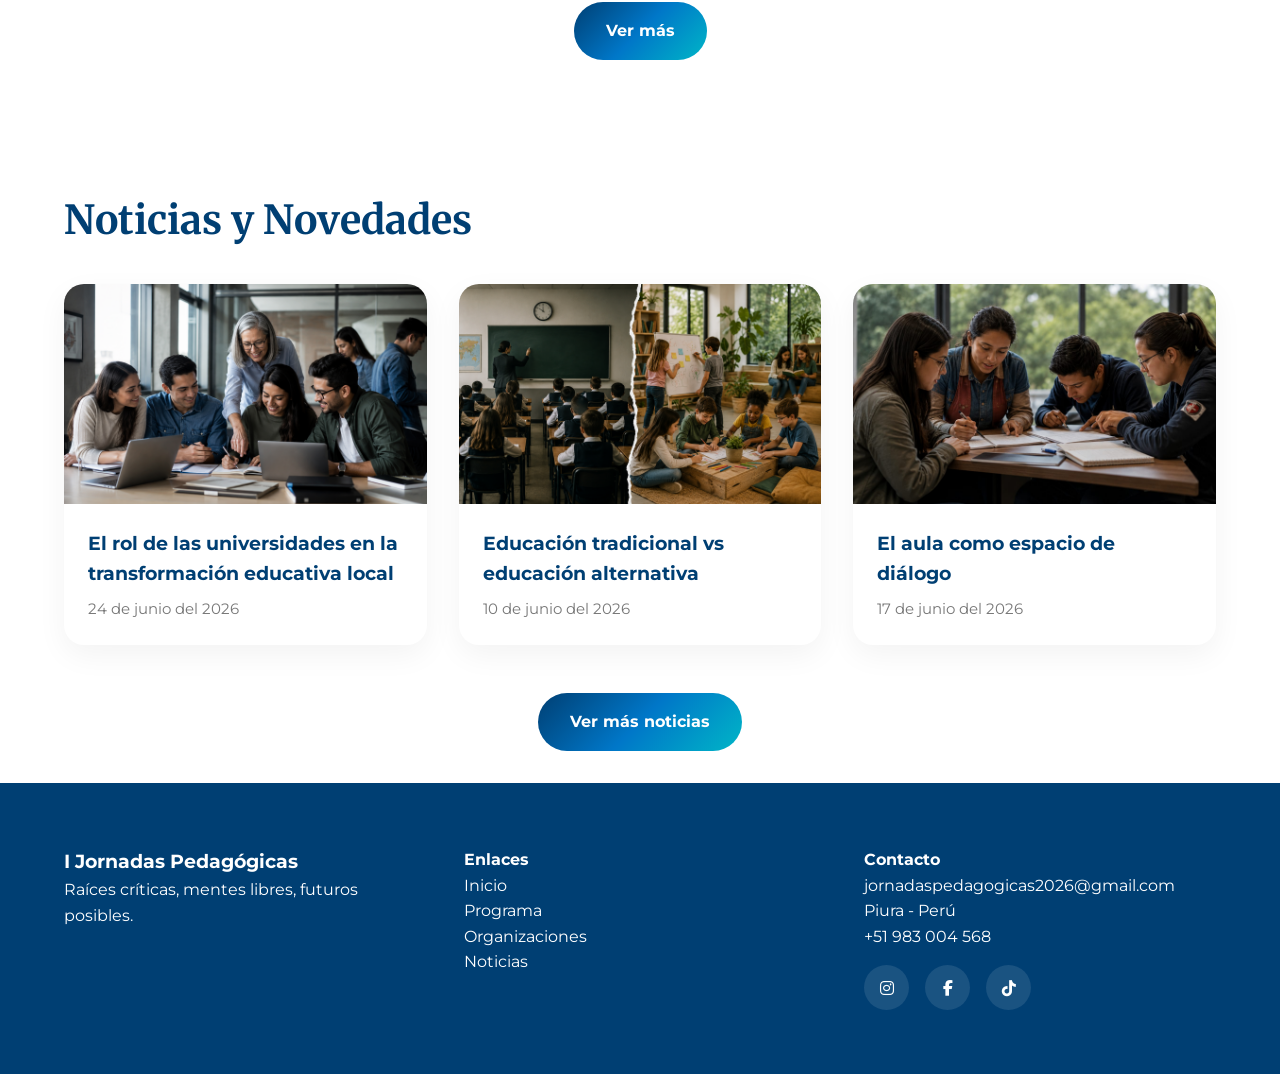
==== commit f83c03d5: "Update index.html" ====
--- a/index.html
+++ b/index.html
@@ -403,13 +403,13 @@
 
                 <div class="news-grid">
 
-                    <a href="noticias/noticias1.html" class="news-card">
-
-                        <img src="img/noticia1.jpeg" alt="">
+                    <a href="noticias/noticias4.html" class="news-card">
+
+                        <img src="img/noticia4.png" alt="">
 
                         <div class="news-content">
-                            <h3>Presentamos las Jornadas Pedagógicas</h3>
-                            <p>04 de junio del 2026</p>
+                            <h3>El rol de las universidades en la transformación educativa local</h3>
+                            <p>24 de junio del 2026</p>
                         </div>
 
                     </a>
@@ -439,7 +439,7 @@
                 </div>
 
                 <div class="news-button">
-                    <a href="noticias.html" class="btn-ver-mas">Ver más noticias</a>
+                    <a href="noticias/noticias.html" class="btn-ver-mas">Ver más noticias</a>
                 </div>
 
             </div>
--- a/style.css
+++ b/style.css
@@ -409,22 +409,6 @@
     display: flex;
     justify-content: center;
     margin-top: 2rem;
-}
-
-.btn-news {
-    display: inline-block;
-    padding: 0.9rem 2rem;
-    background: var(--blue-dark);
-    color: #fff;
-    text-decoration: none;
-    border-radius: 50px;
-    font-weight: 600;
-    transition: all .3s ease;
-}
-
-.btn-news:hover {
-    background: var(--blue);
-    transform: translateY(-2px);
 }
 
 /* Participantes y Aliados */
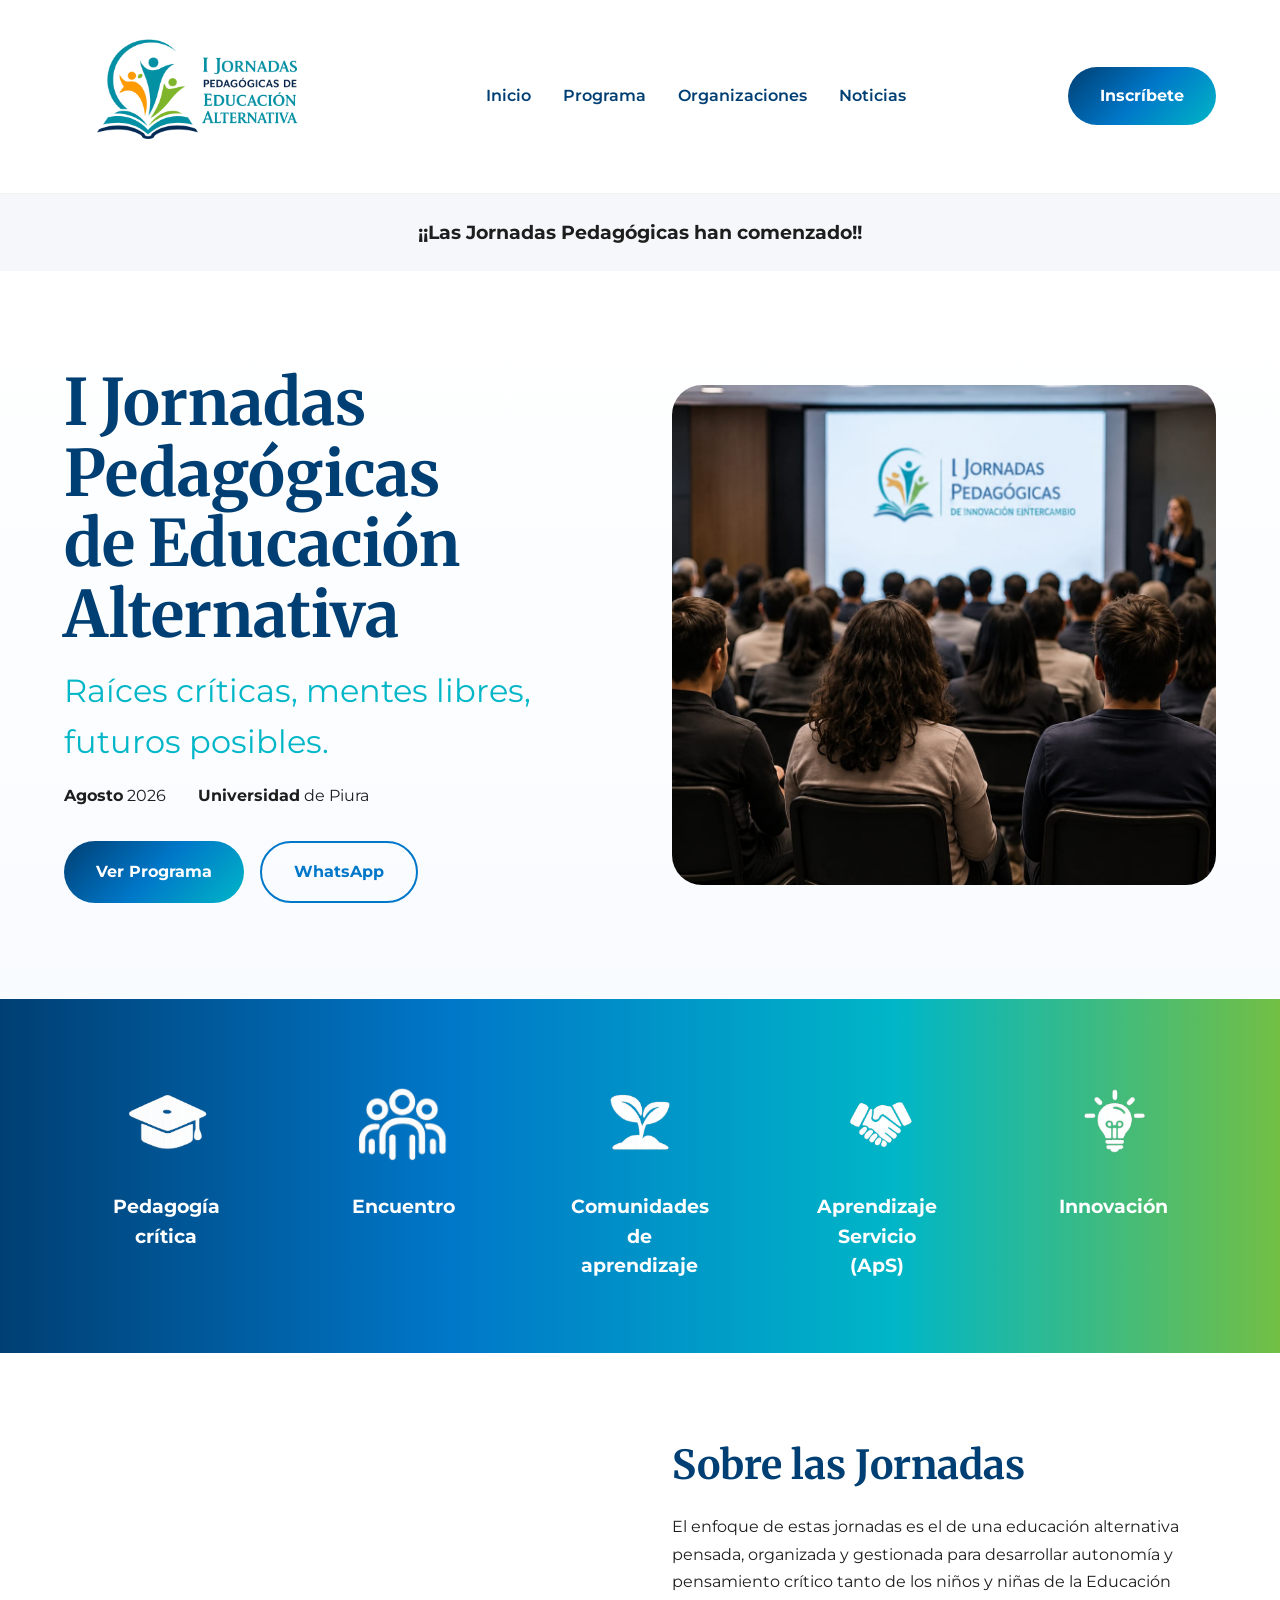
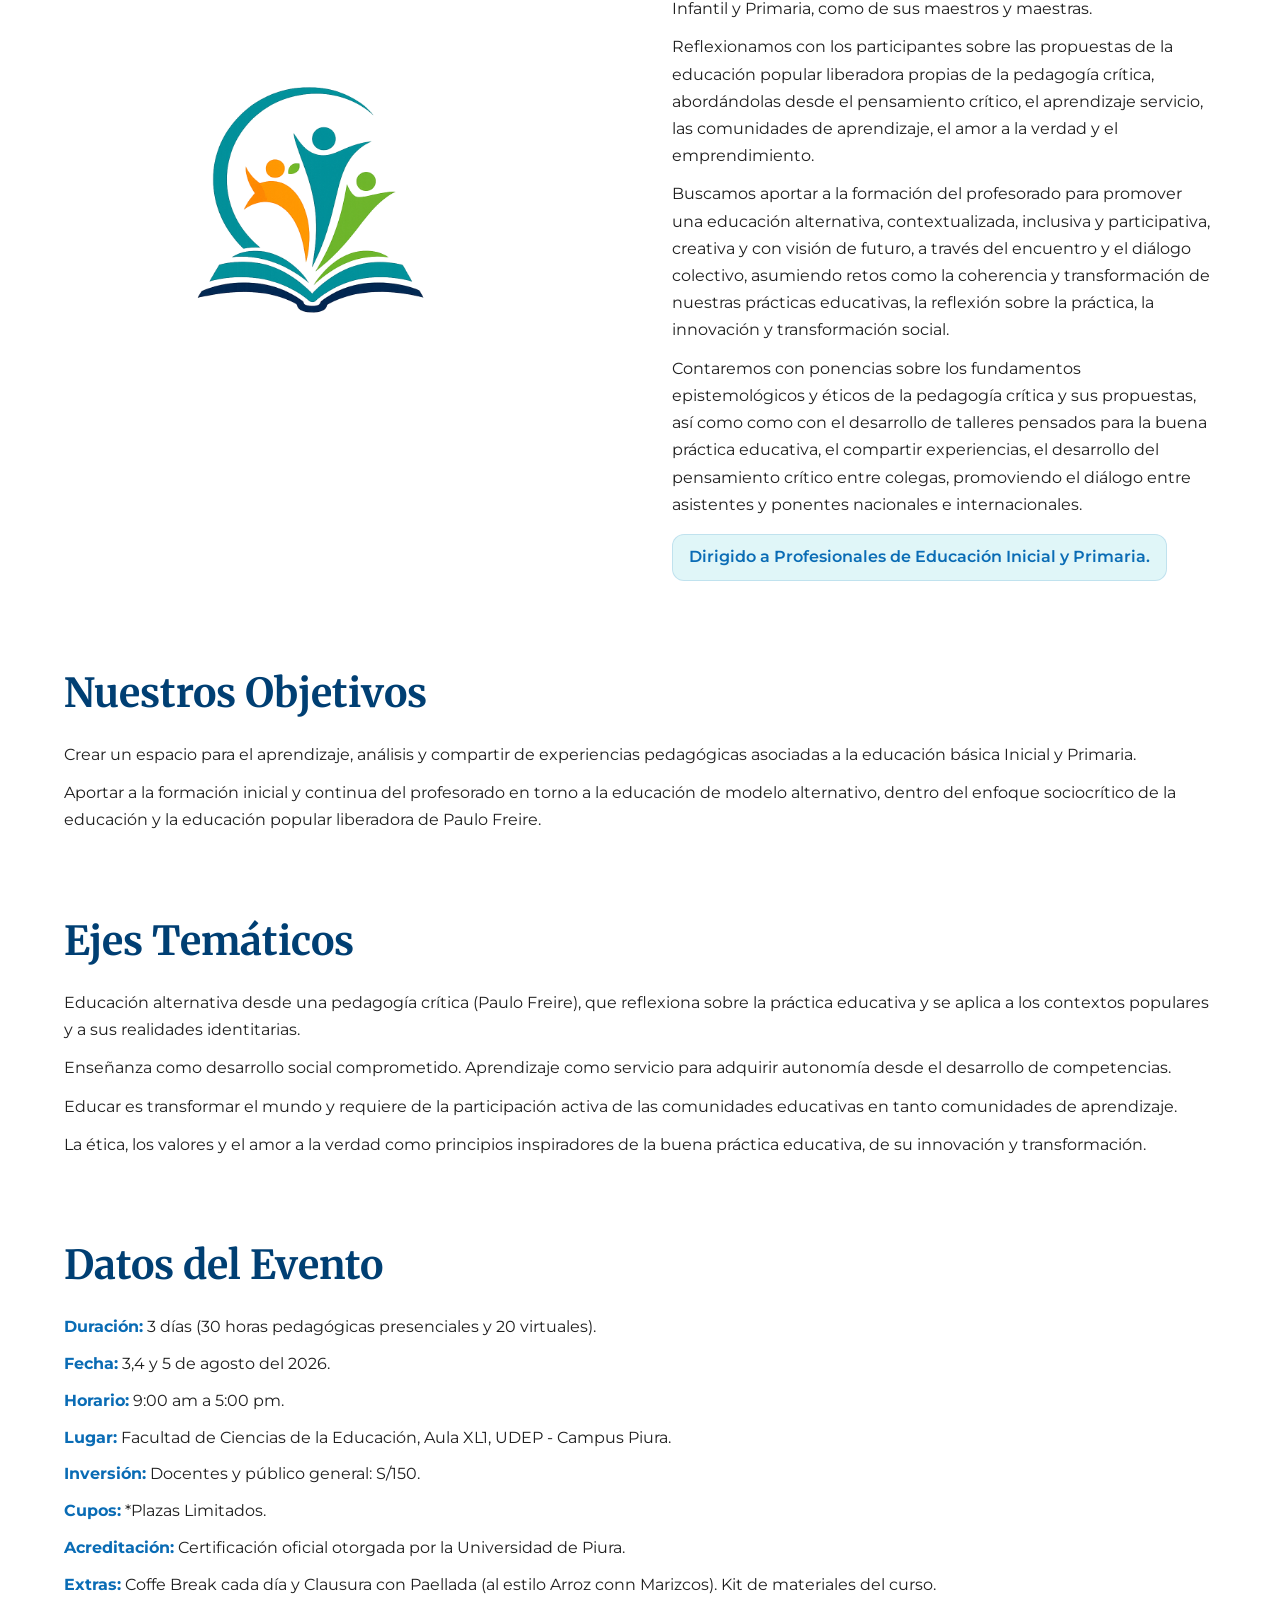
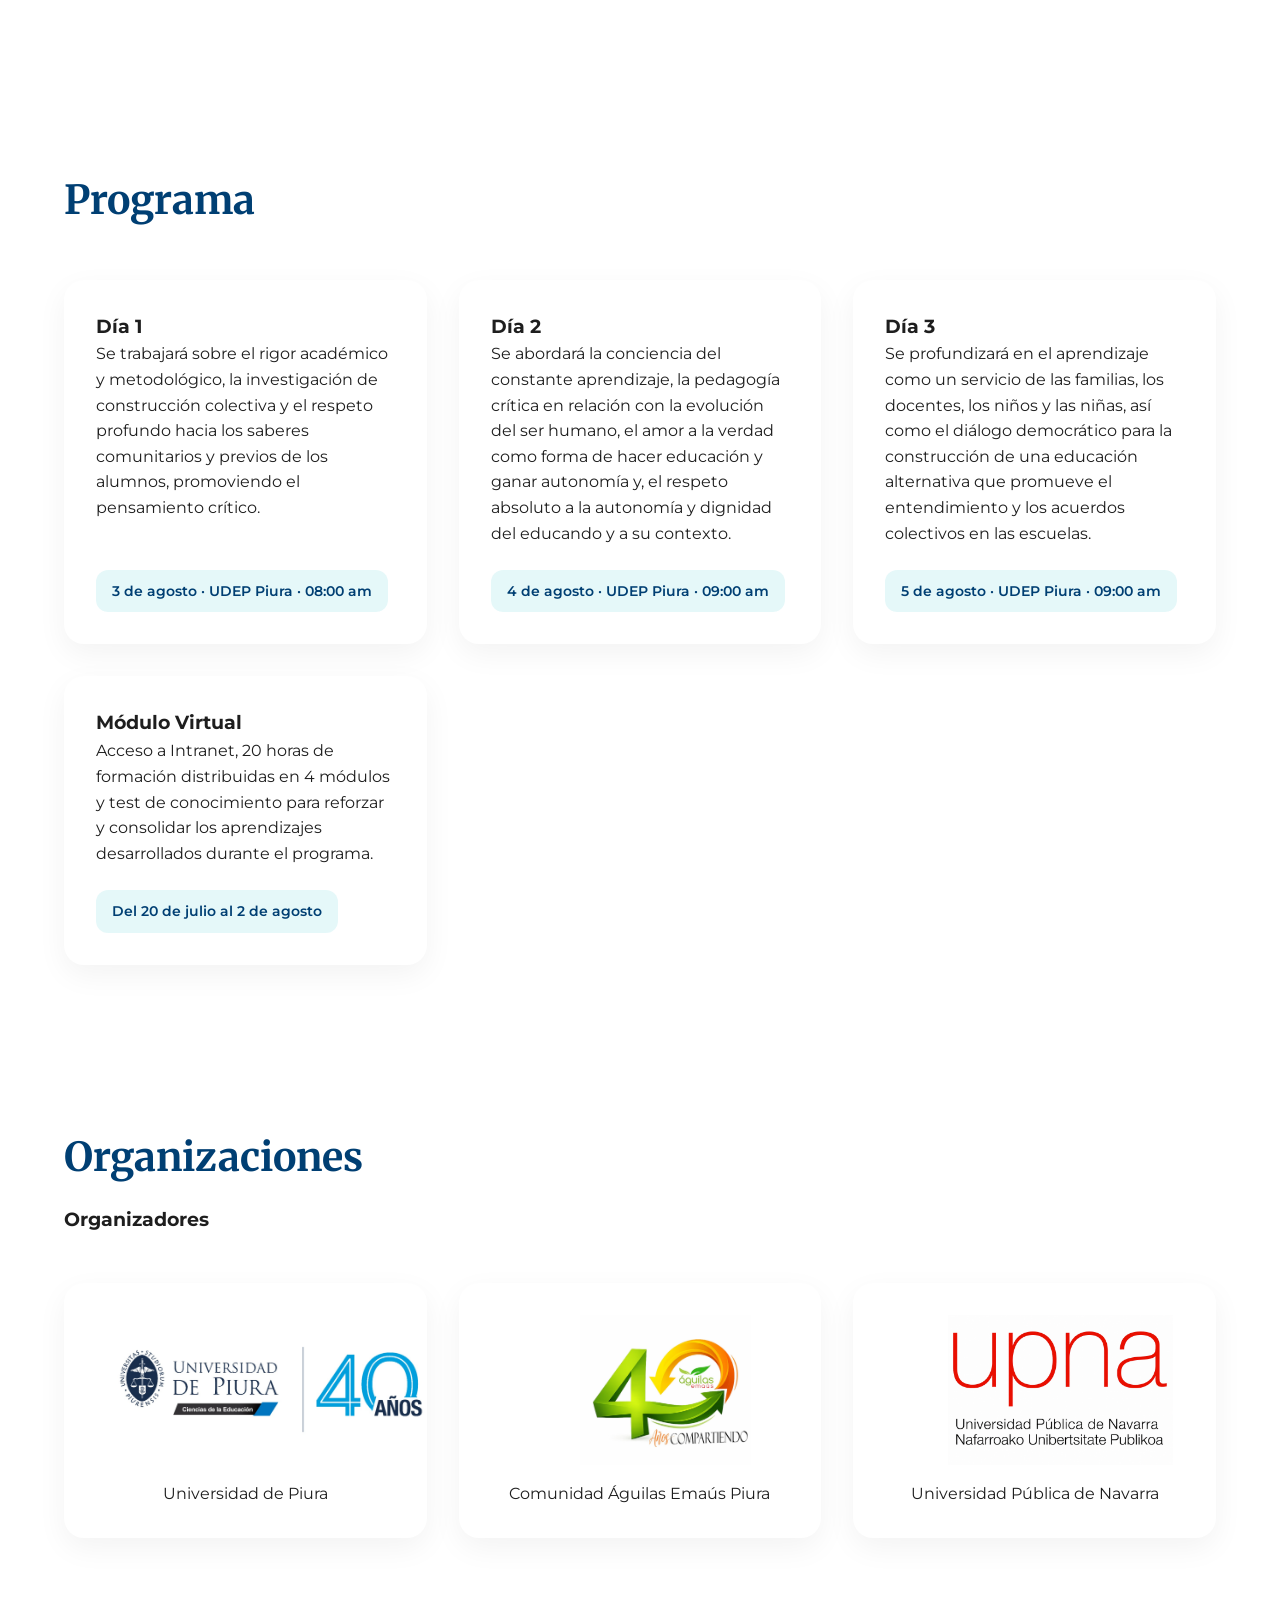
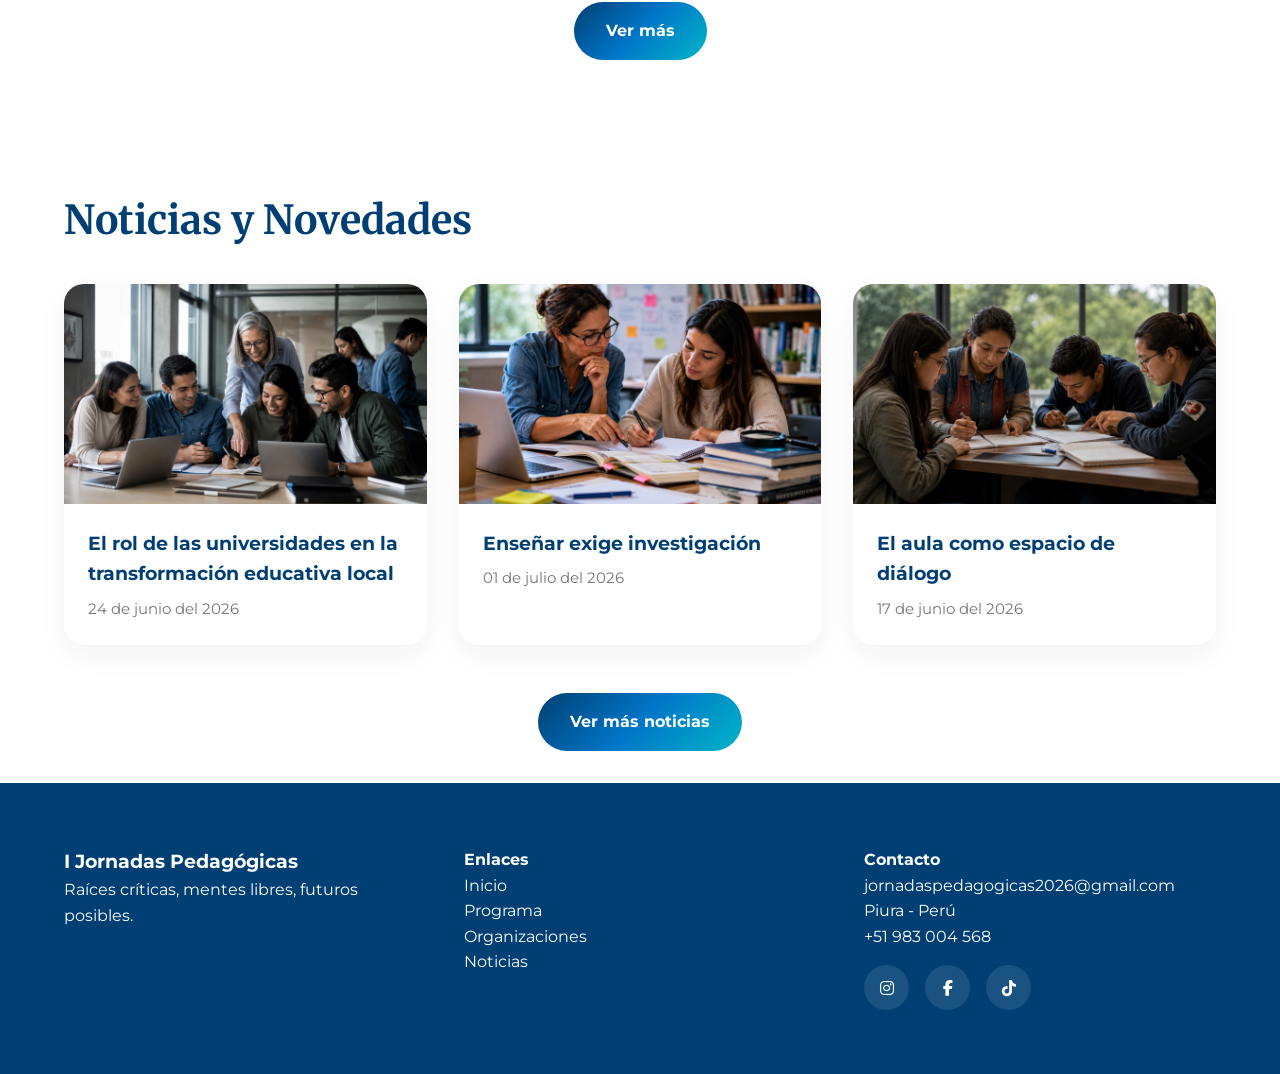
==== commit c1ccadba: "Update index.html" ====
--- a/index.html
+++ b/index.html
@@ -414,13 +414,13 @@
 
                     </a>
 
-                    <a href="noticias/noticias2.html" class="news-card">
-
-                        <img src="img/noticia2.png" alt="">
+                    <a href="noticias/noticias5.html" class="news-card">
+
+                        <img src="img/noticia5.png" alt="">
 
                         <div class="news-content">
-                            <h3>Educación tradicional vs educación alternativa</h3>
-                            <p>10 de junio del 2026</p>
+                            <h3>Enseñar exige investigación</h3>
+                            <p>01 de julio del 2026</p>
                         </div>
 
                     </a>
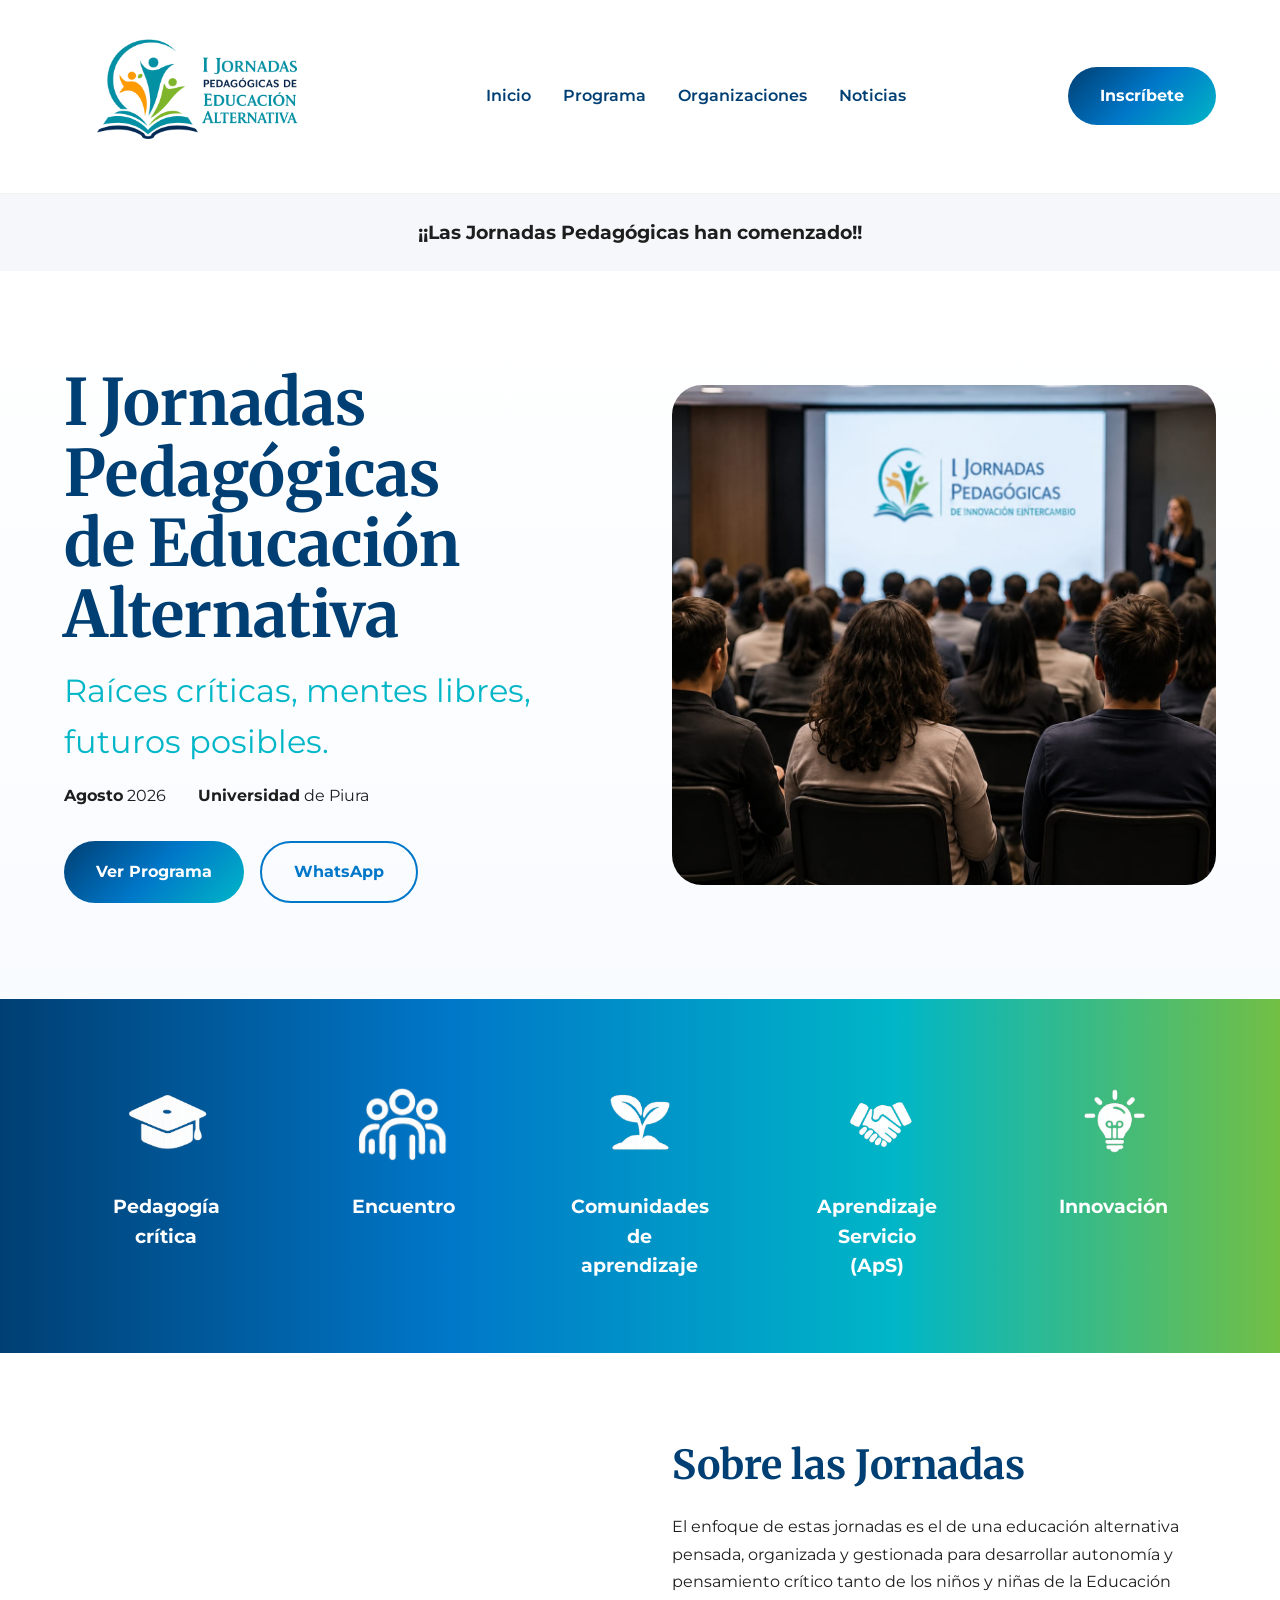
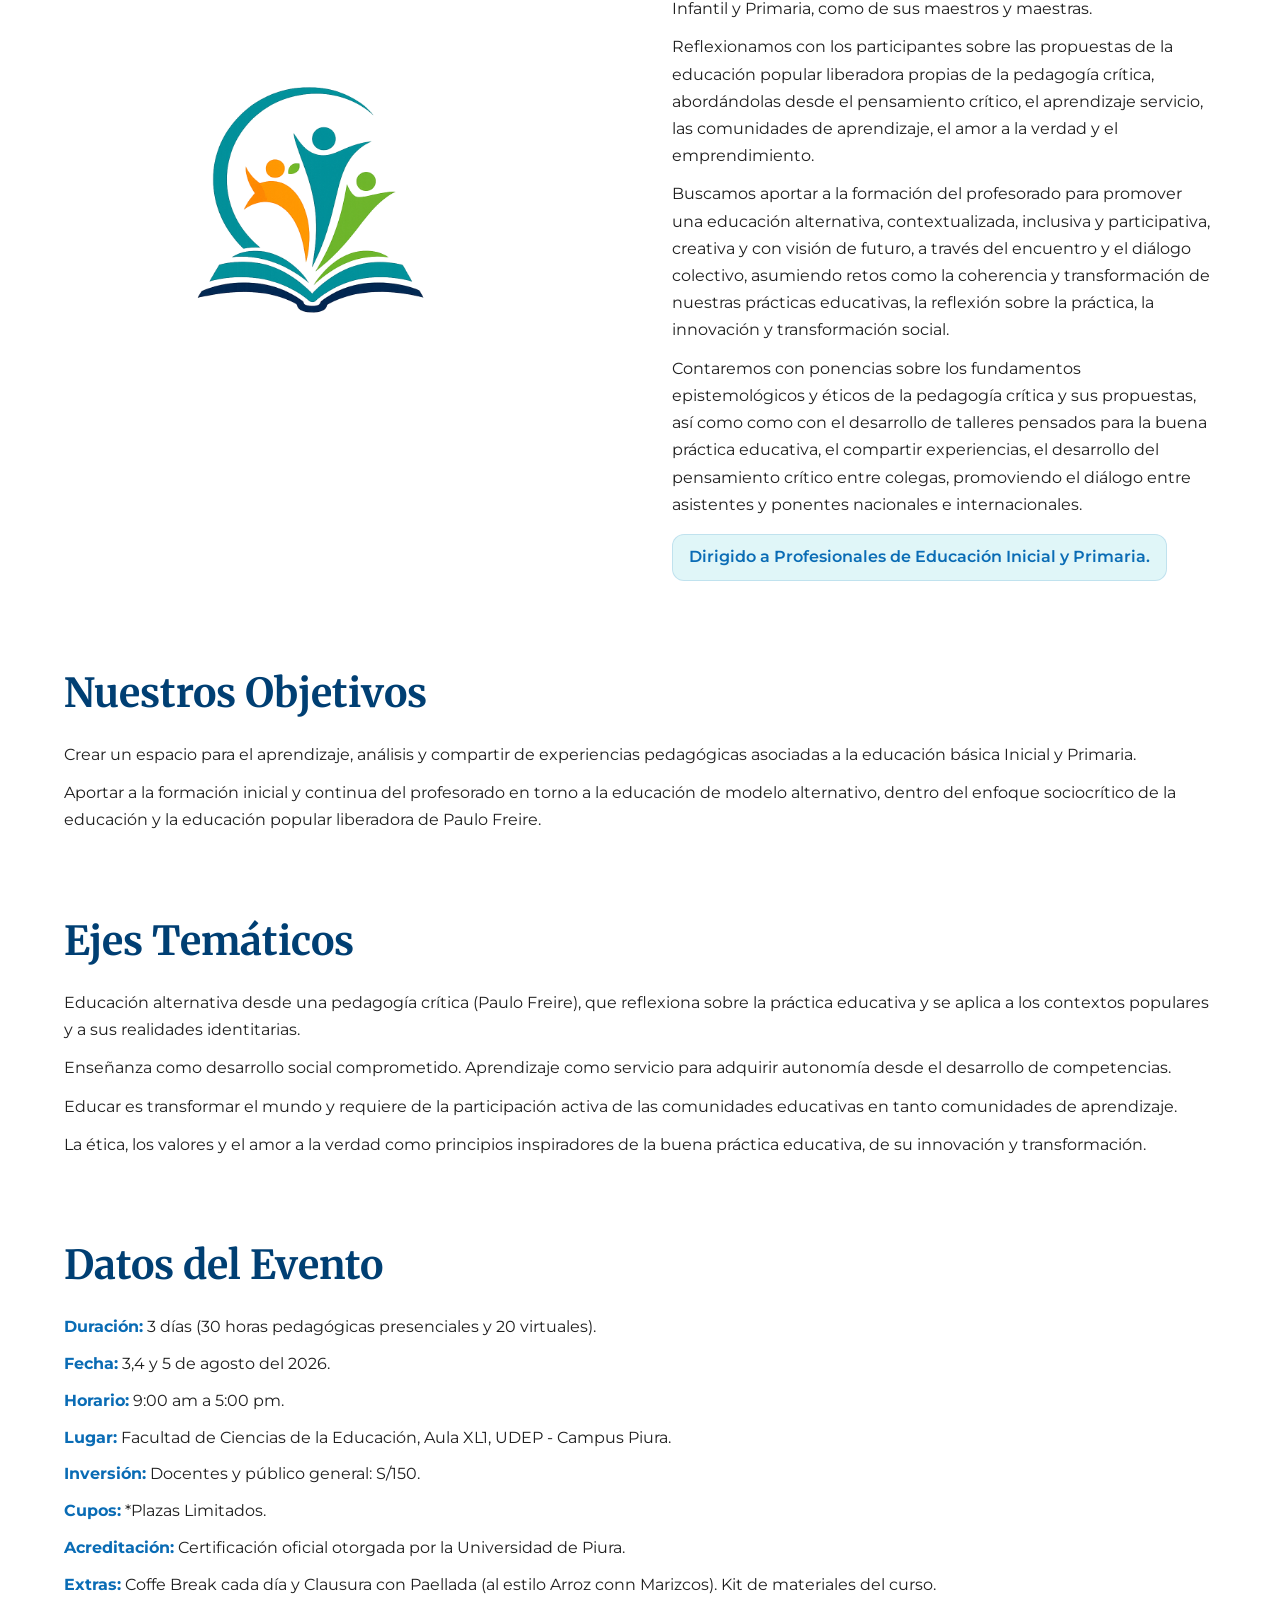
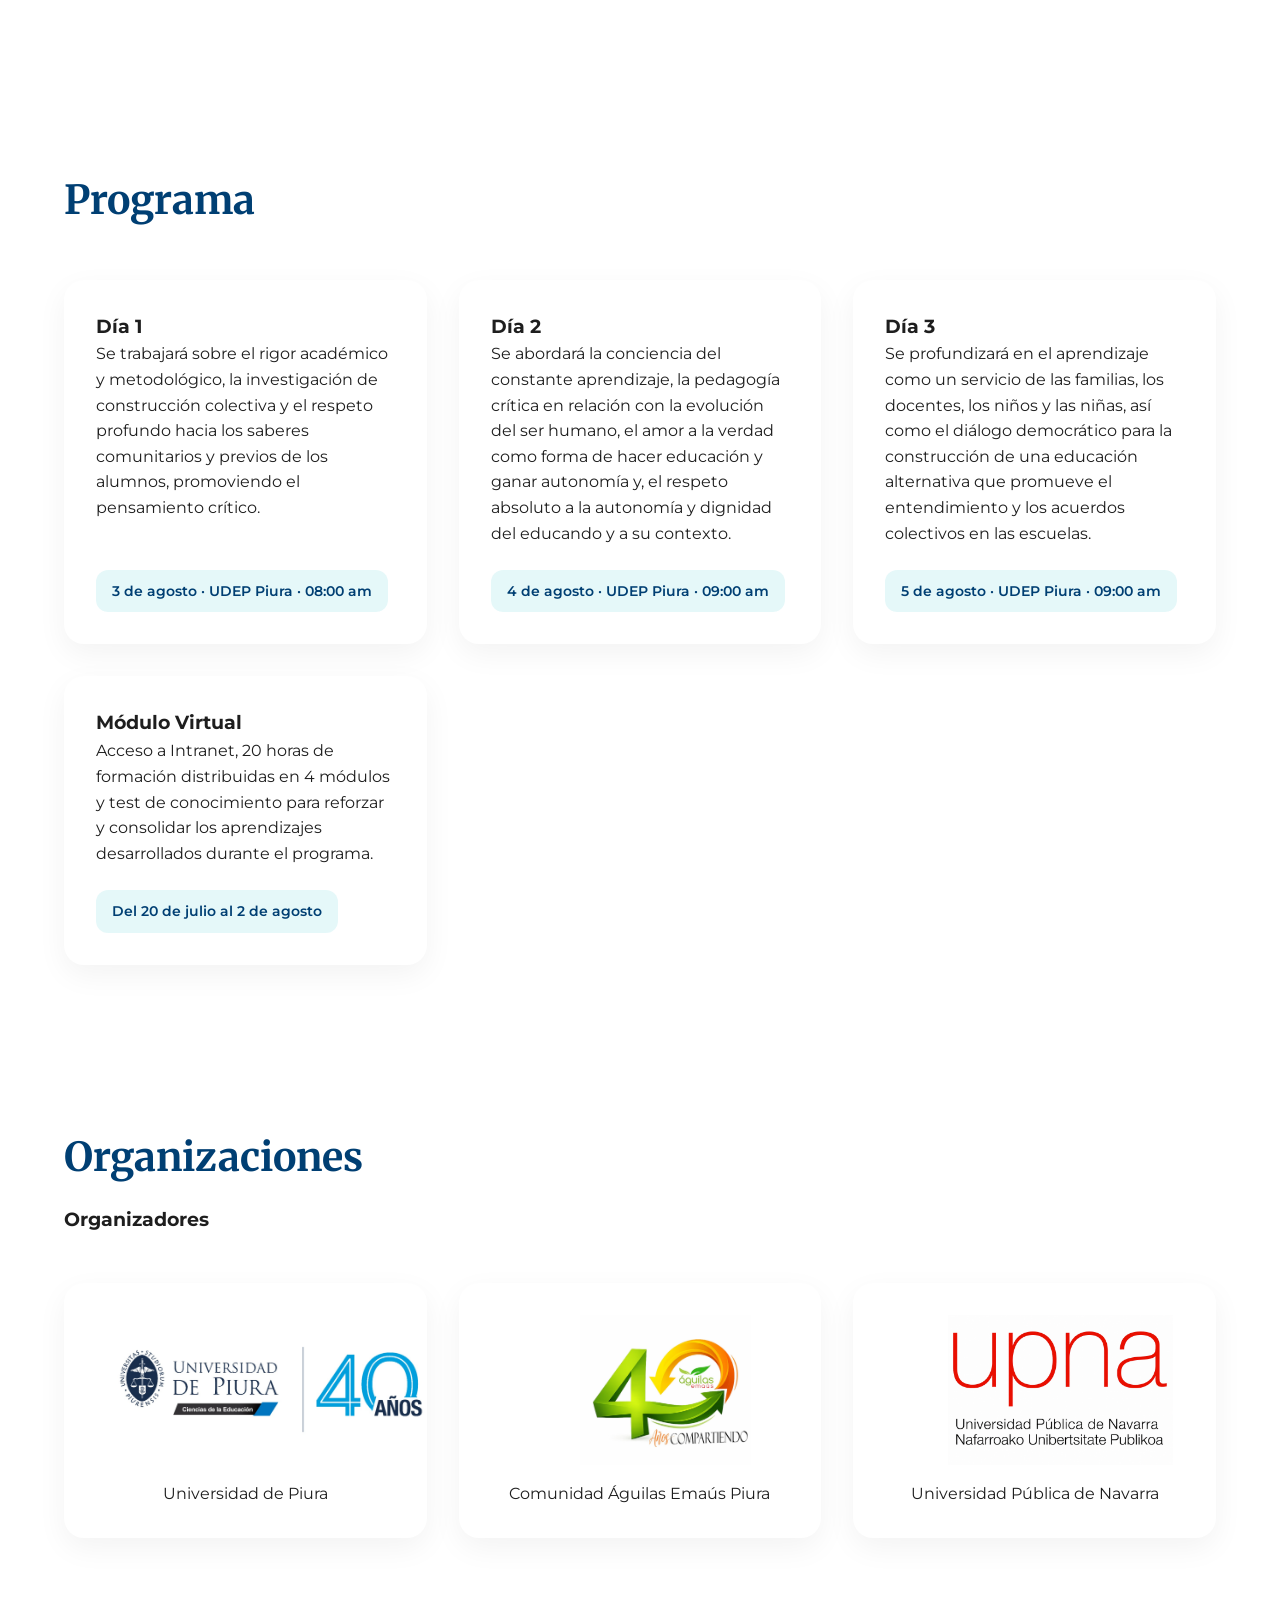
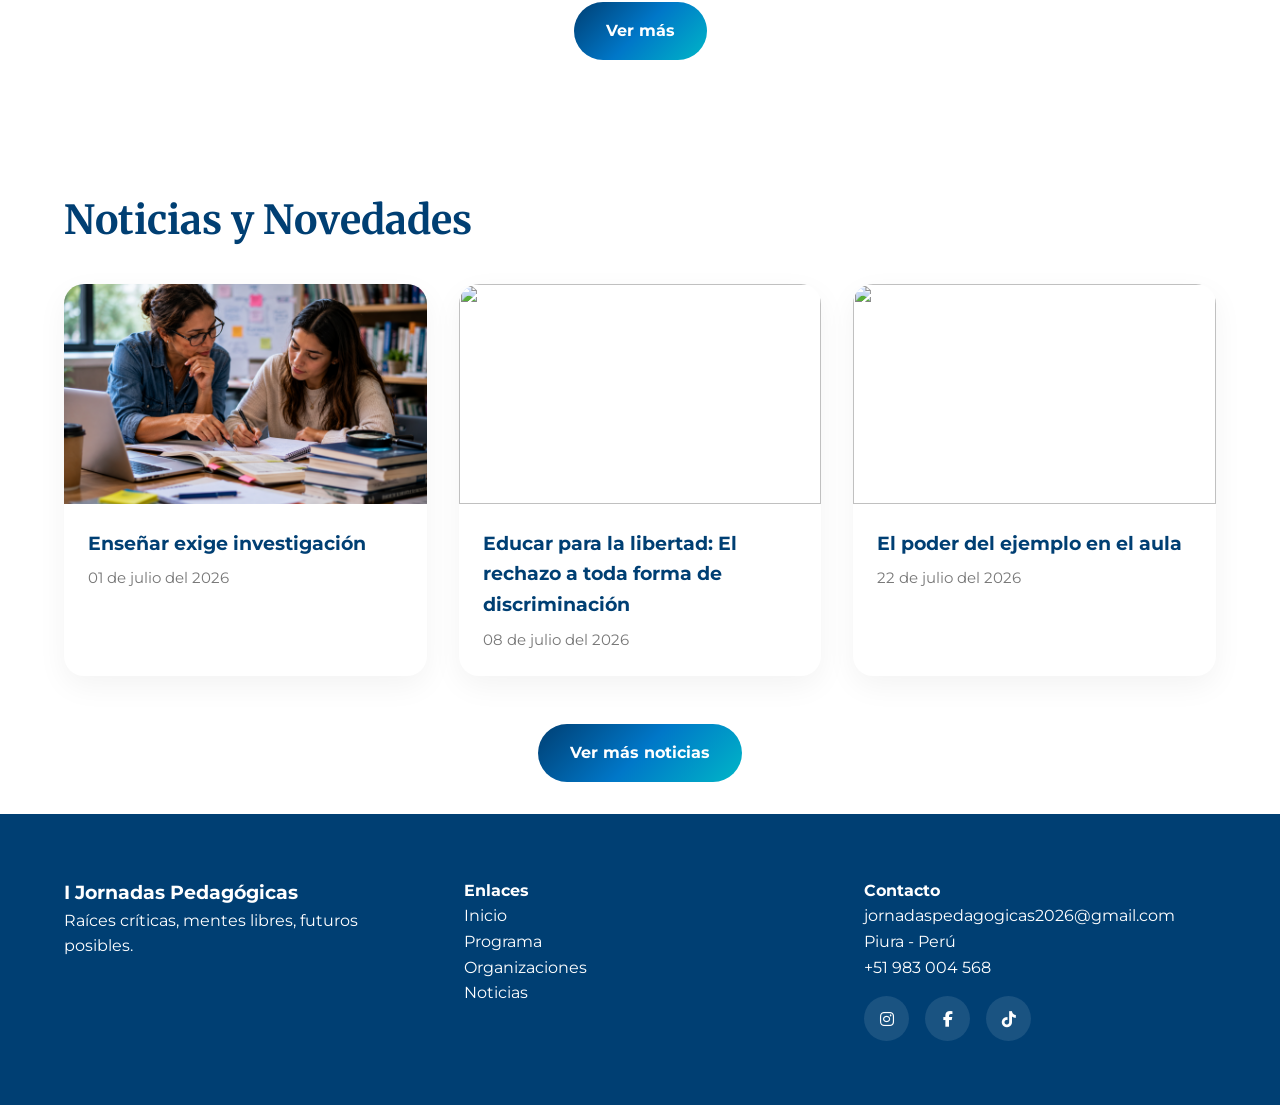
==== commit cdd5de82: "Update index.html" ====
--- a/index.html
+++ b/index.html
@@ -403,17 +403,6 @@
 
                 <div class="news-grid">
 
-                    <a href="noticias/noticias4.html" class="news-card">
-
-                        <img src="img/noticia4.png" alt="">
-
-                        <div class="news-content">
-                            <h3>El rol de las universidades en la transformación educativa local</h3>
-                            <p>24 de junio del 2026</p>
-                        </div>
-
-                    </a>
-
                     <a href="noticias/noticias5.html" class="news-card">
 
                         <img src="img/noticia5.png" alt="">
@@ -425,13 +414,24 @@
 
                     </a>
 
-                    <a href="noticias/noticias3.html" class="news-card">
-
-                        <img src="img/noticia3.jpeg" alt="">
+                    <a href="noticias/noticias6.html" class="news-card">
+
+                        <img src="img/noticia6.png" alt="">
 
                         <div class="news-content">
-                            <h3>El aula como espacio de diálogo</h3>
-                            <p>17 de junio del 2026</p>
+                            <h3>Educar para la libertad: El rechazo a toda forma de discriminación</h3>
+                            <p>08 de julio del 2026</p>
+                        </div>
+
+                    </a>
+
+                    <a href="noticias/noticias7.html" class="news-card">
+
+                        <img src="img/noticia7.jpeg" alt="">
+
+                        <div class="news-content">
+                            <h3>El poder del ejemplo en el aula</h3>
+                            <p>22 de julio del 2026</p>
                         </div>
 
                     </a>
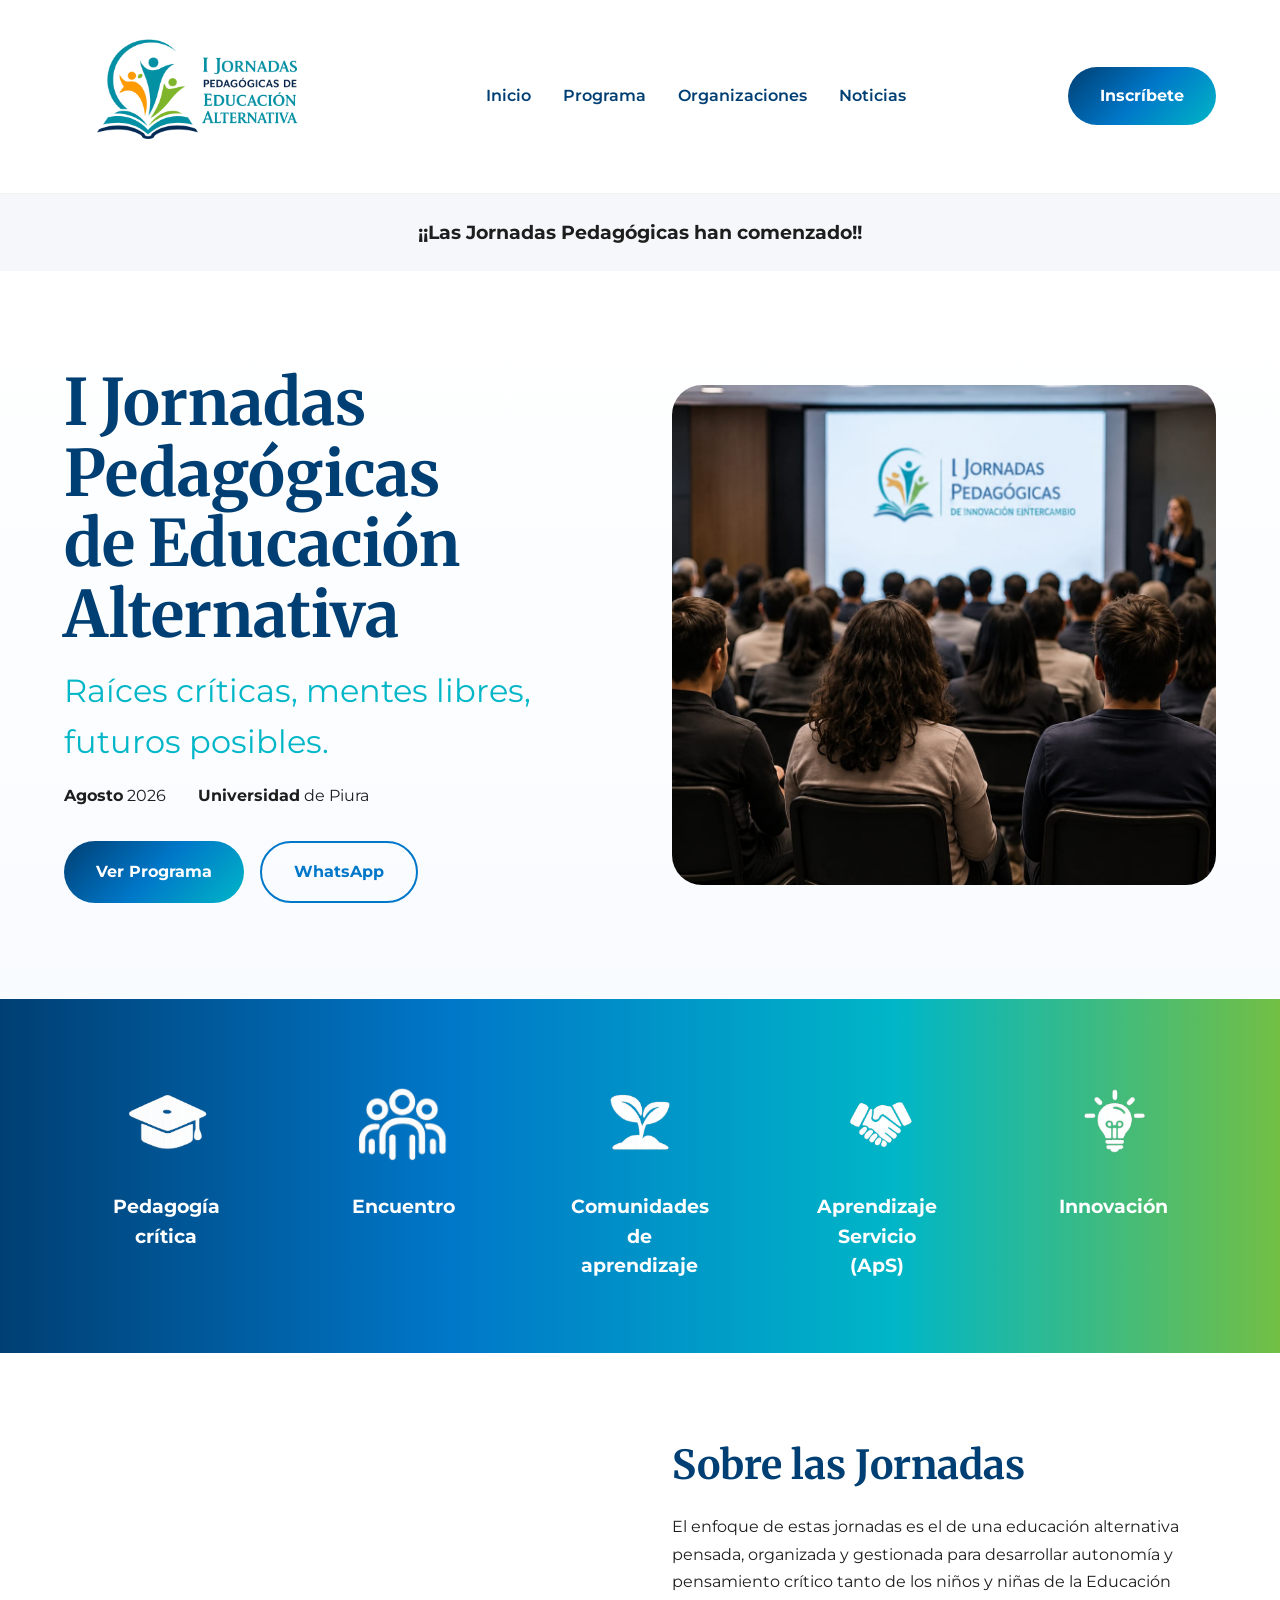
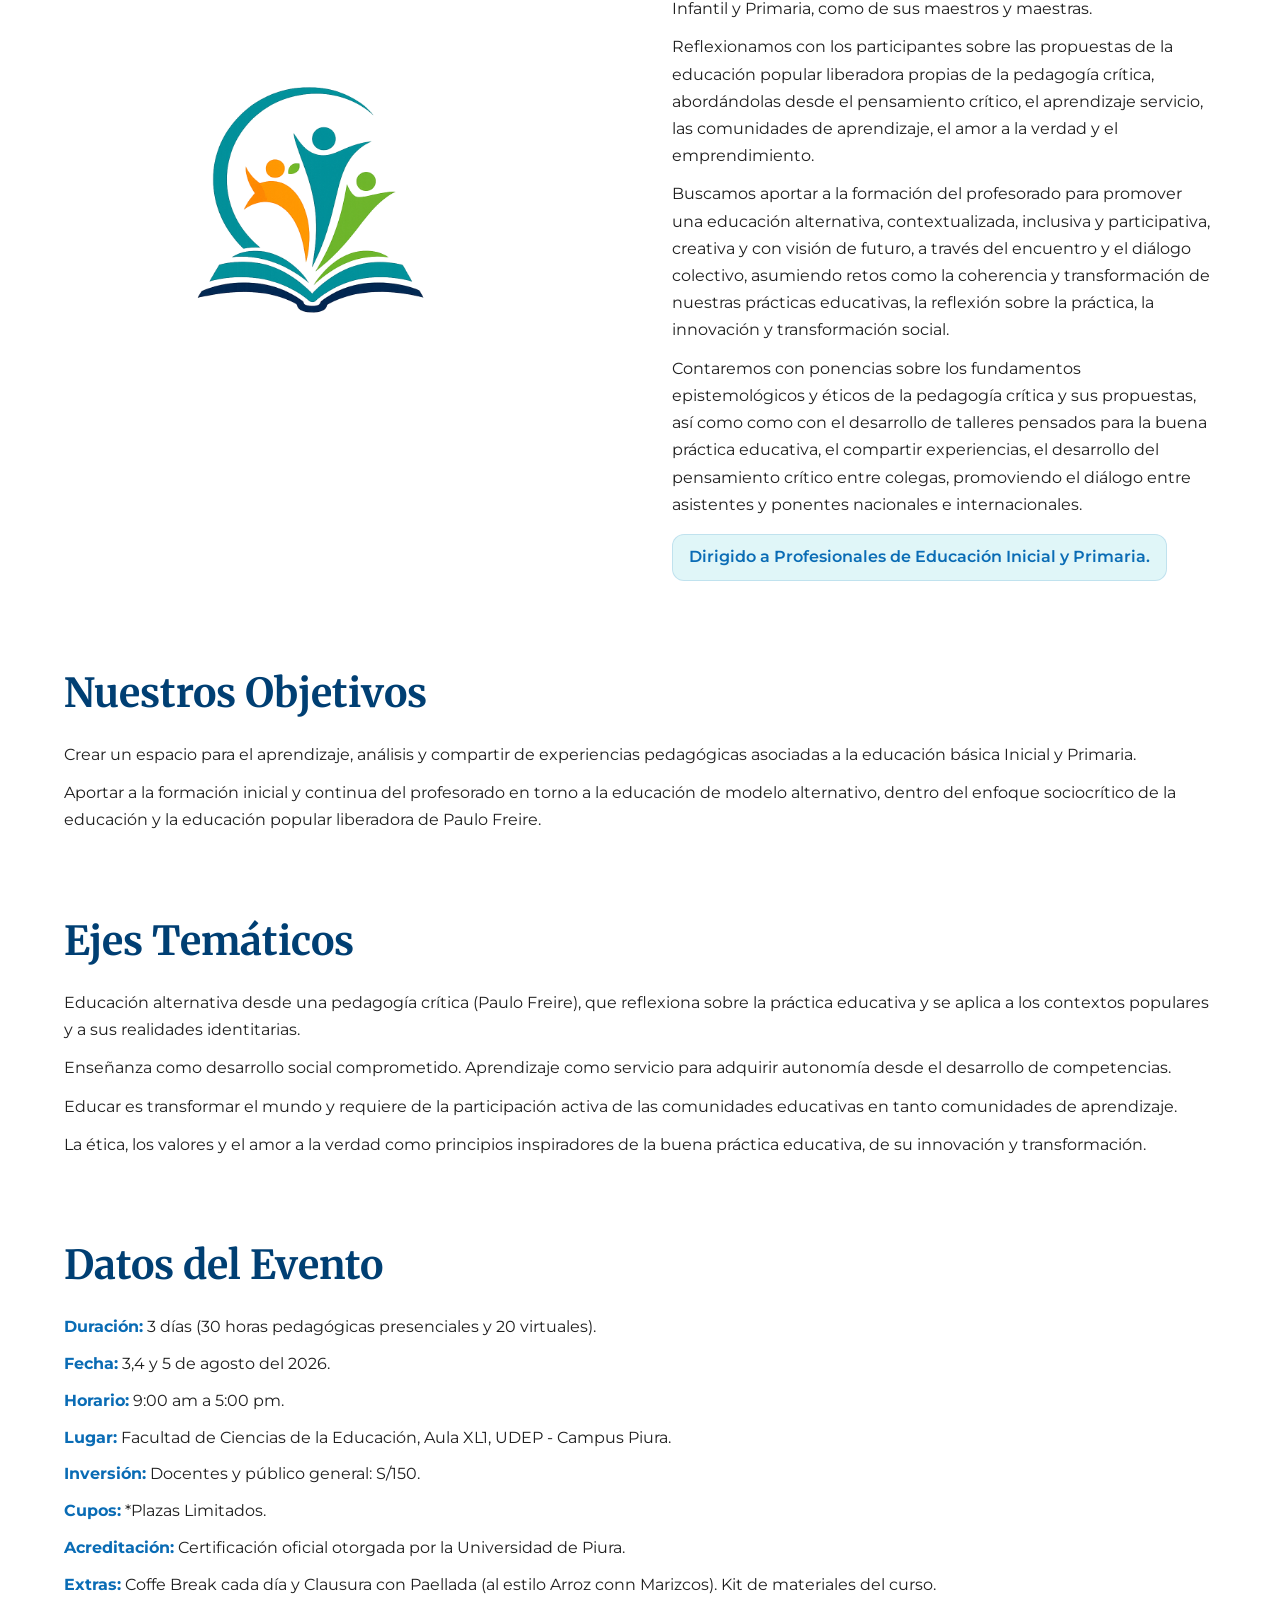
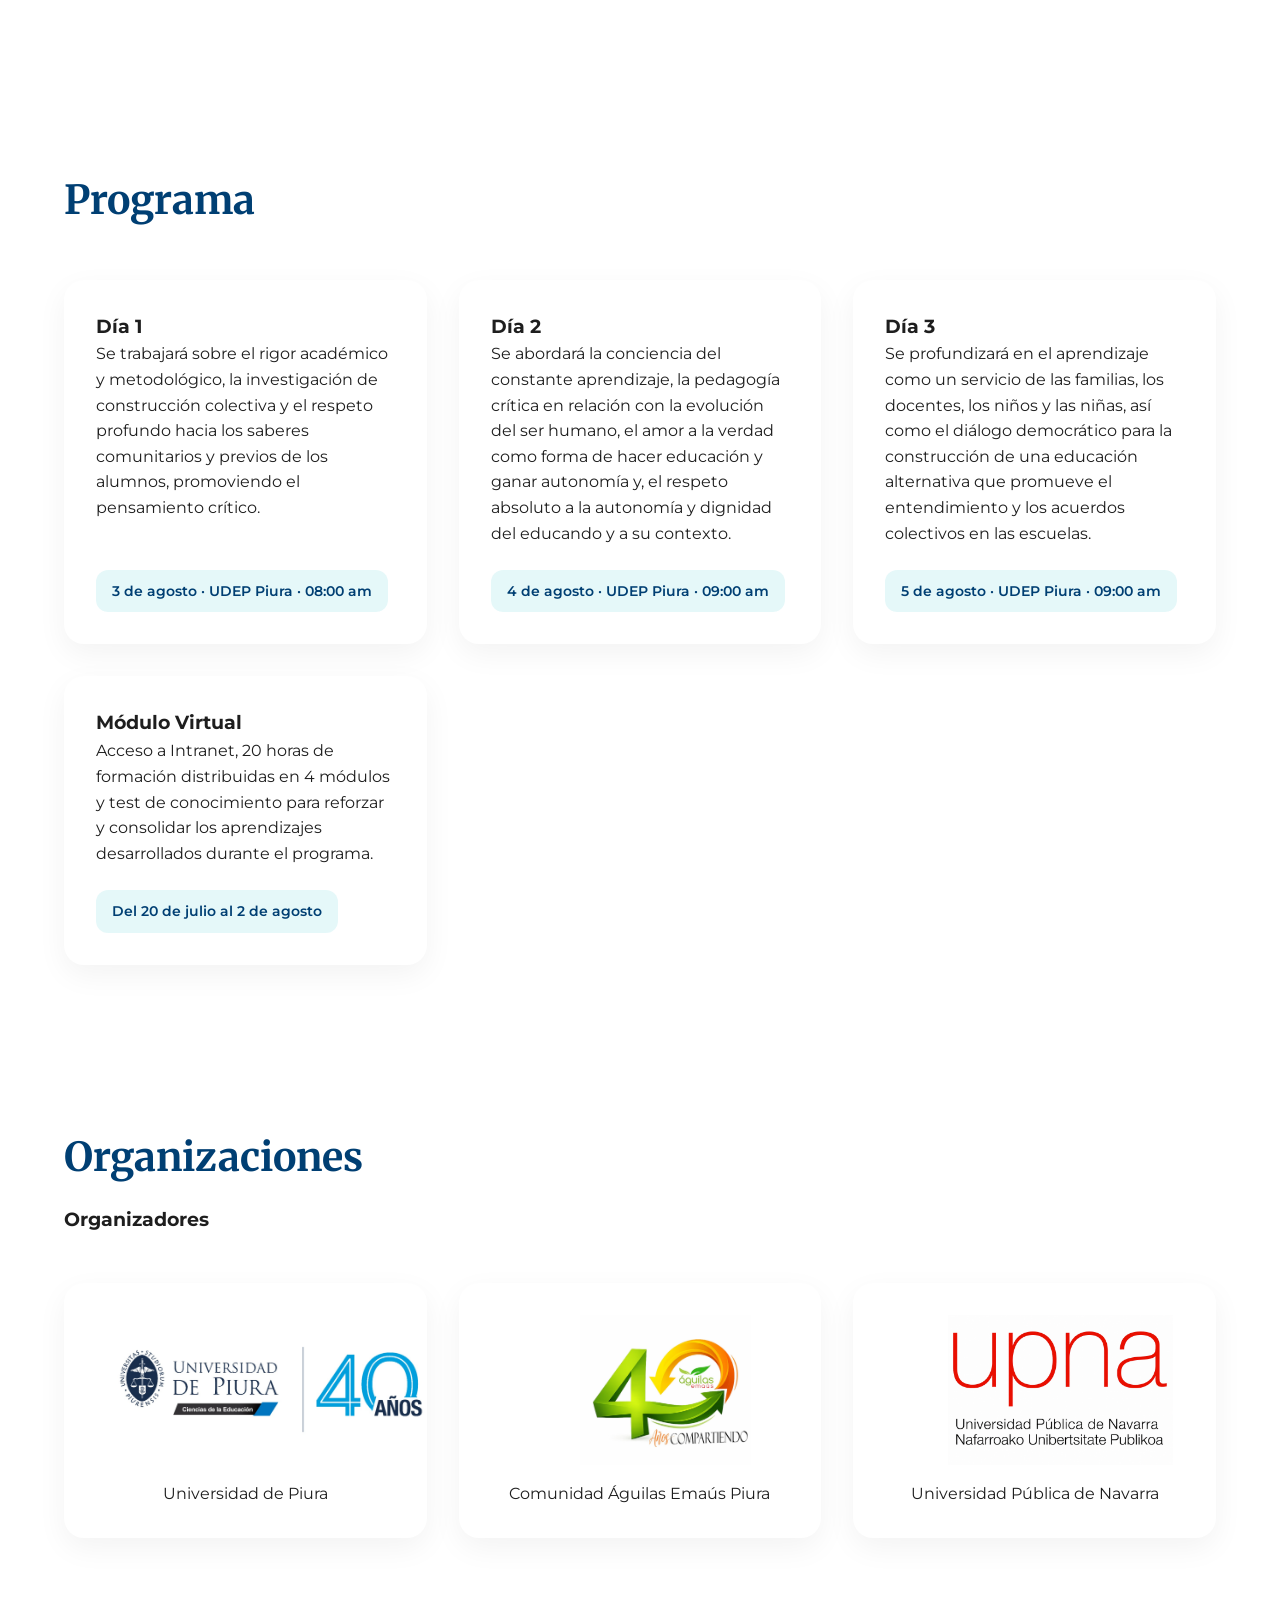
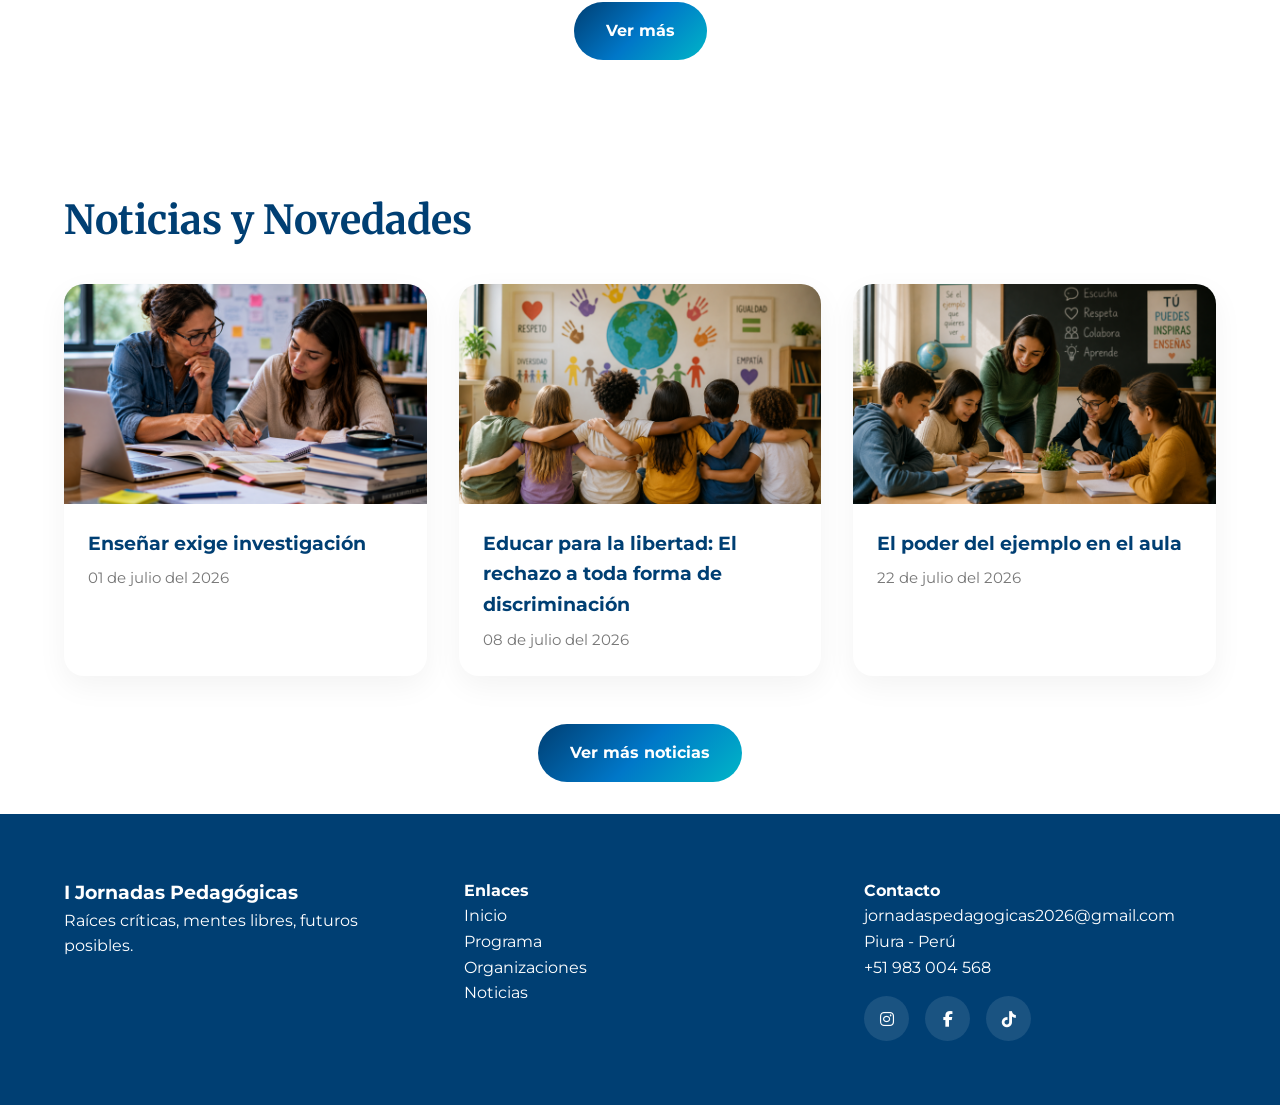
==== commit 269a0a2b: "Update index.html" ====
--- a/index.html
+++ b/index.html
@@ -427,7 +427,7 @@
 
                     <a href="noticias/noticias7.html" class="news-card">
 
-                        <img src="img/noticia7.jpeg" alt="">
+                        <img src="img/noticia7.png" alt="">
 
                         <div class="news-content">
                             <h3>El poder del ejemplo en el aula</h3>
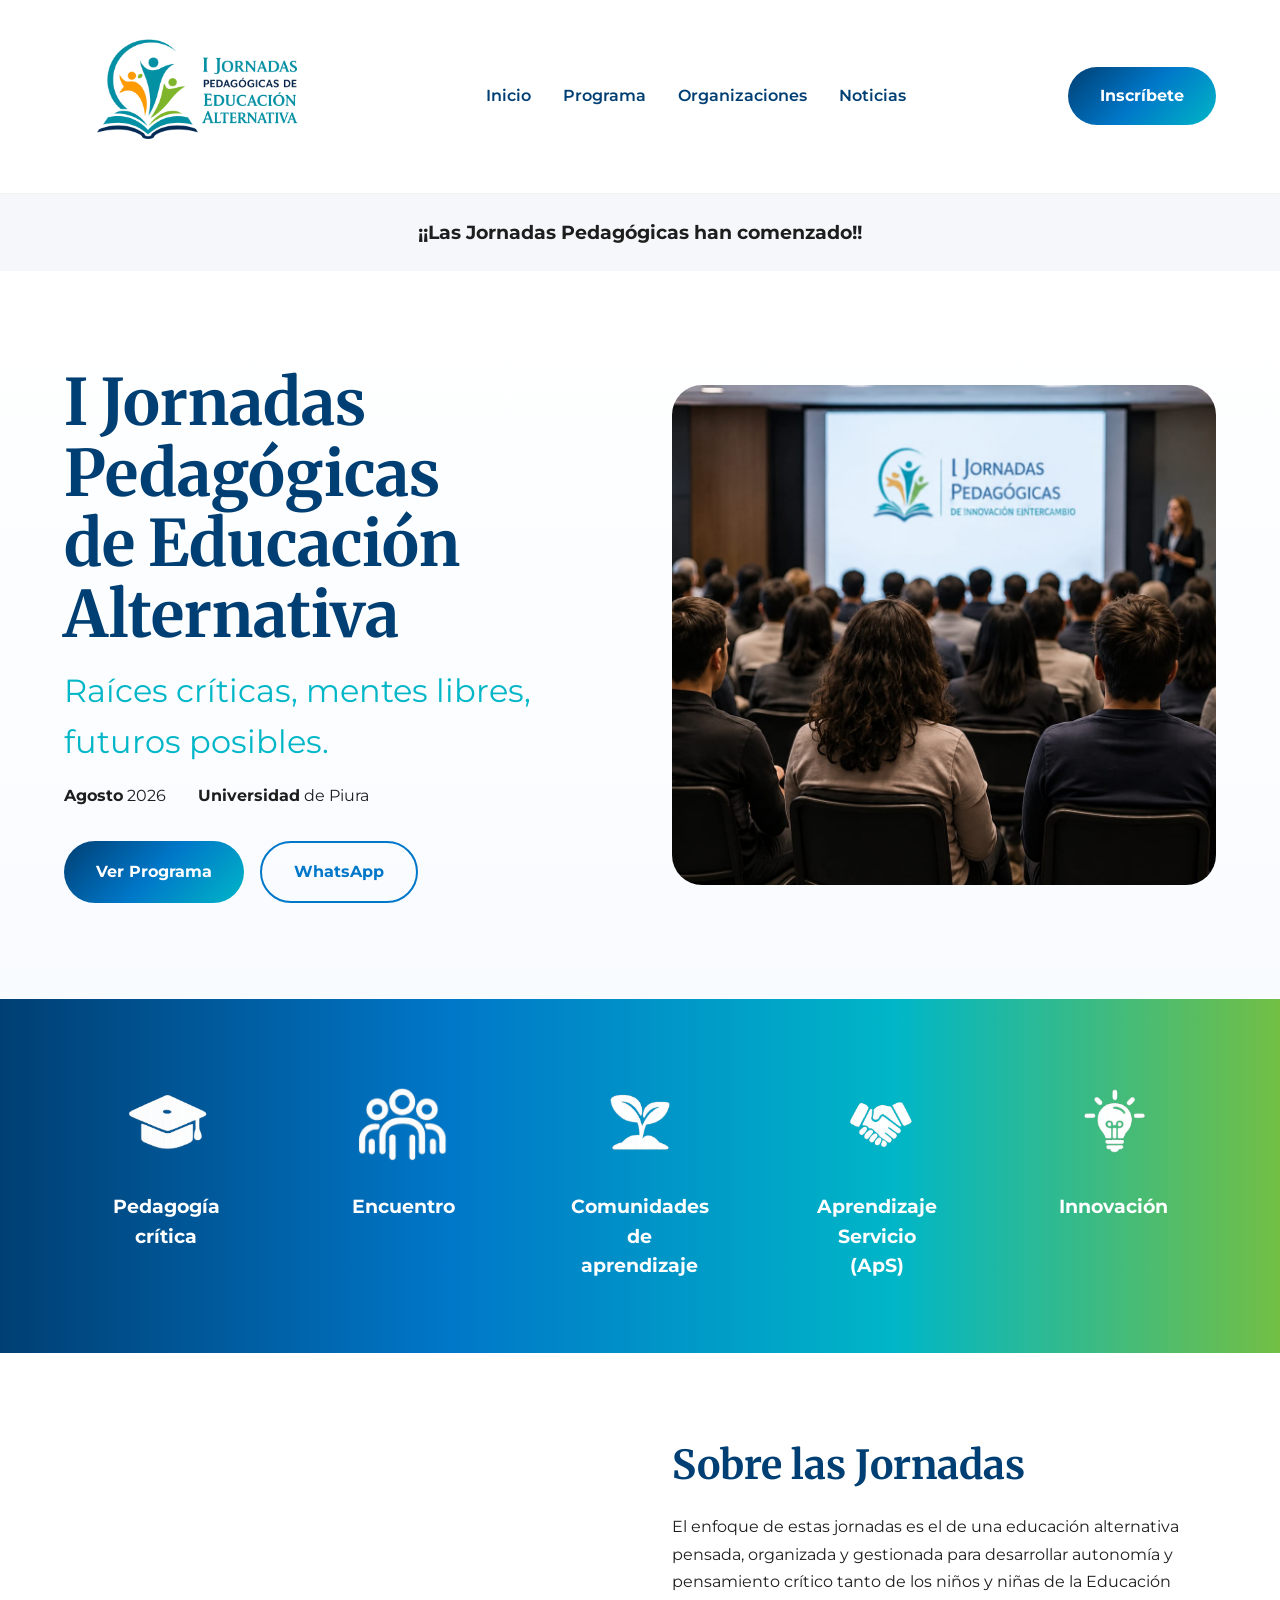
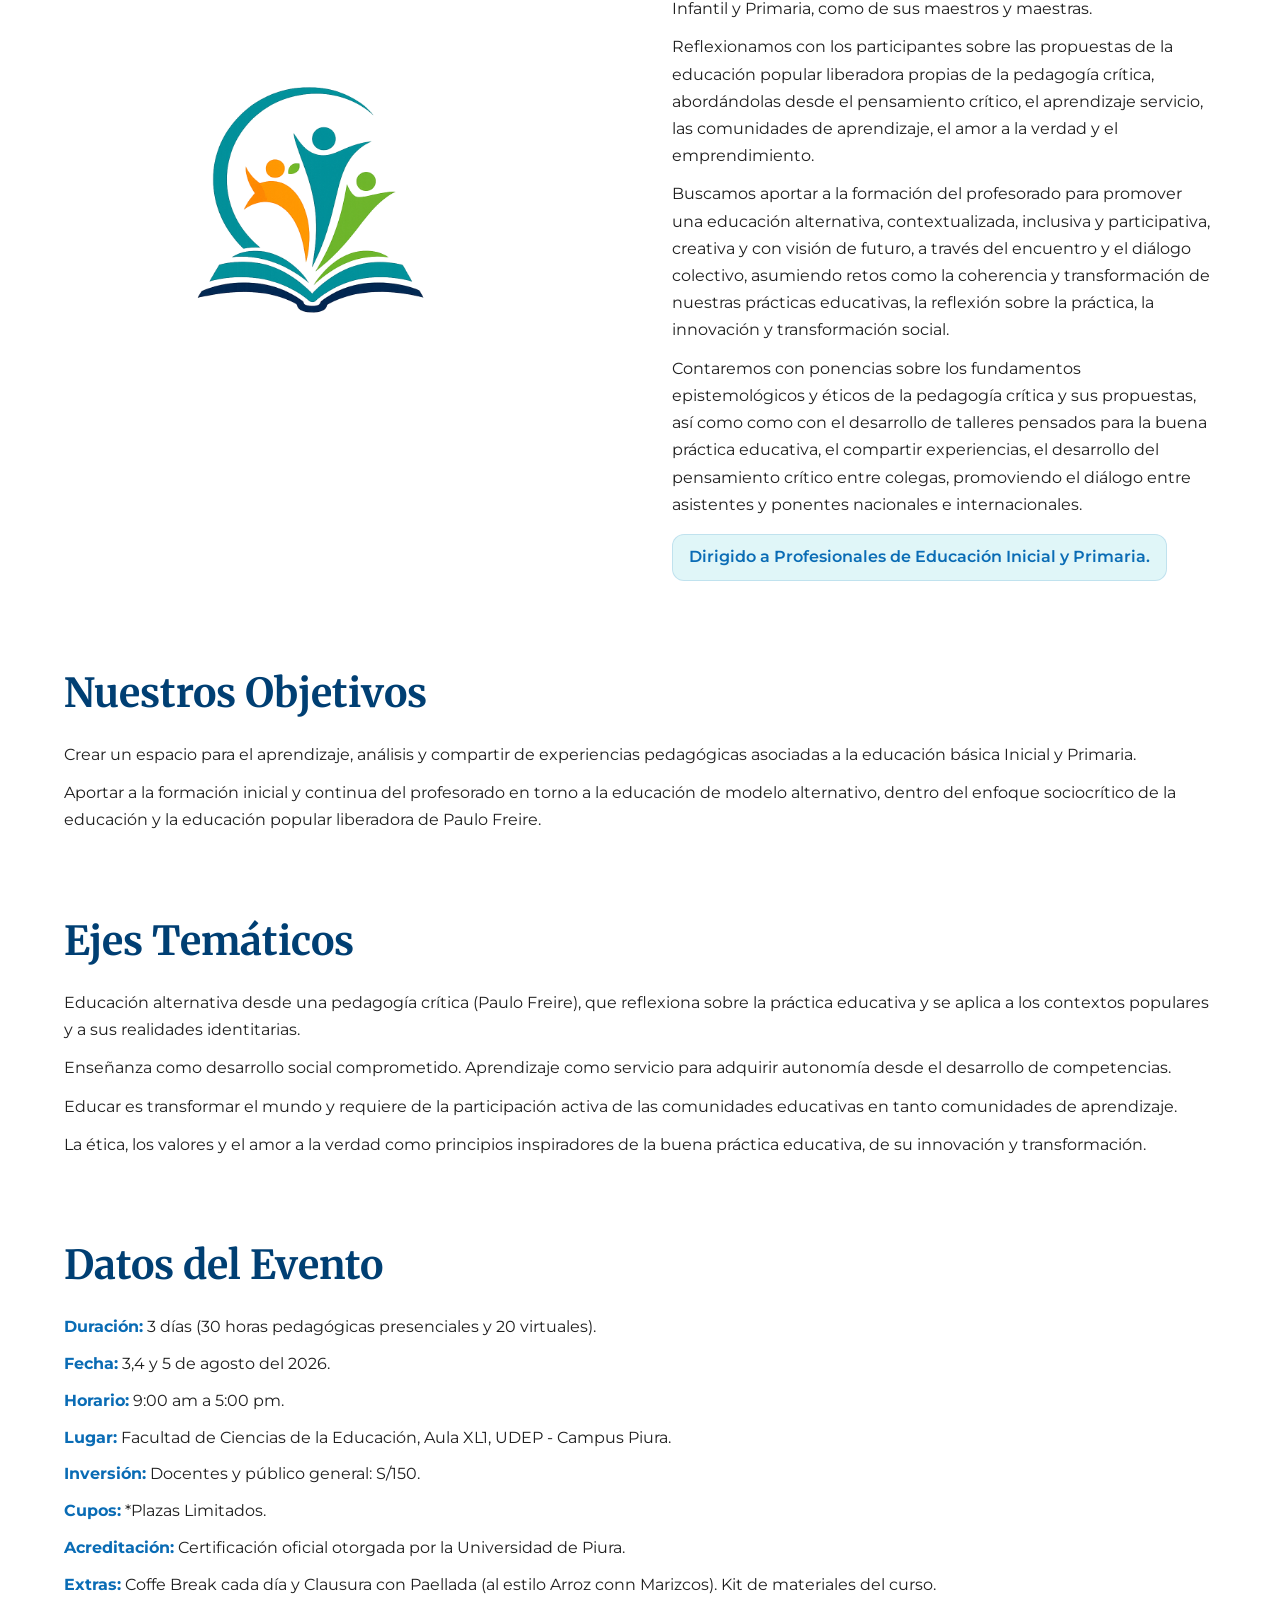
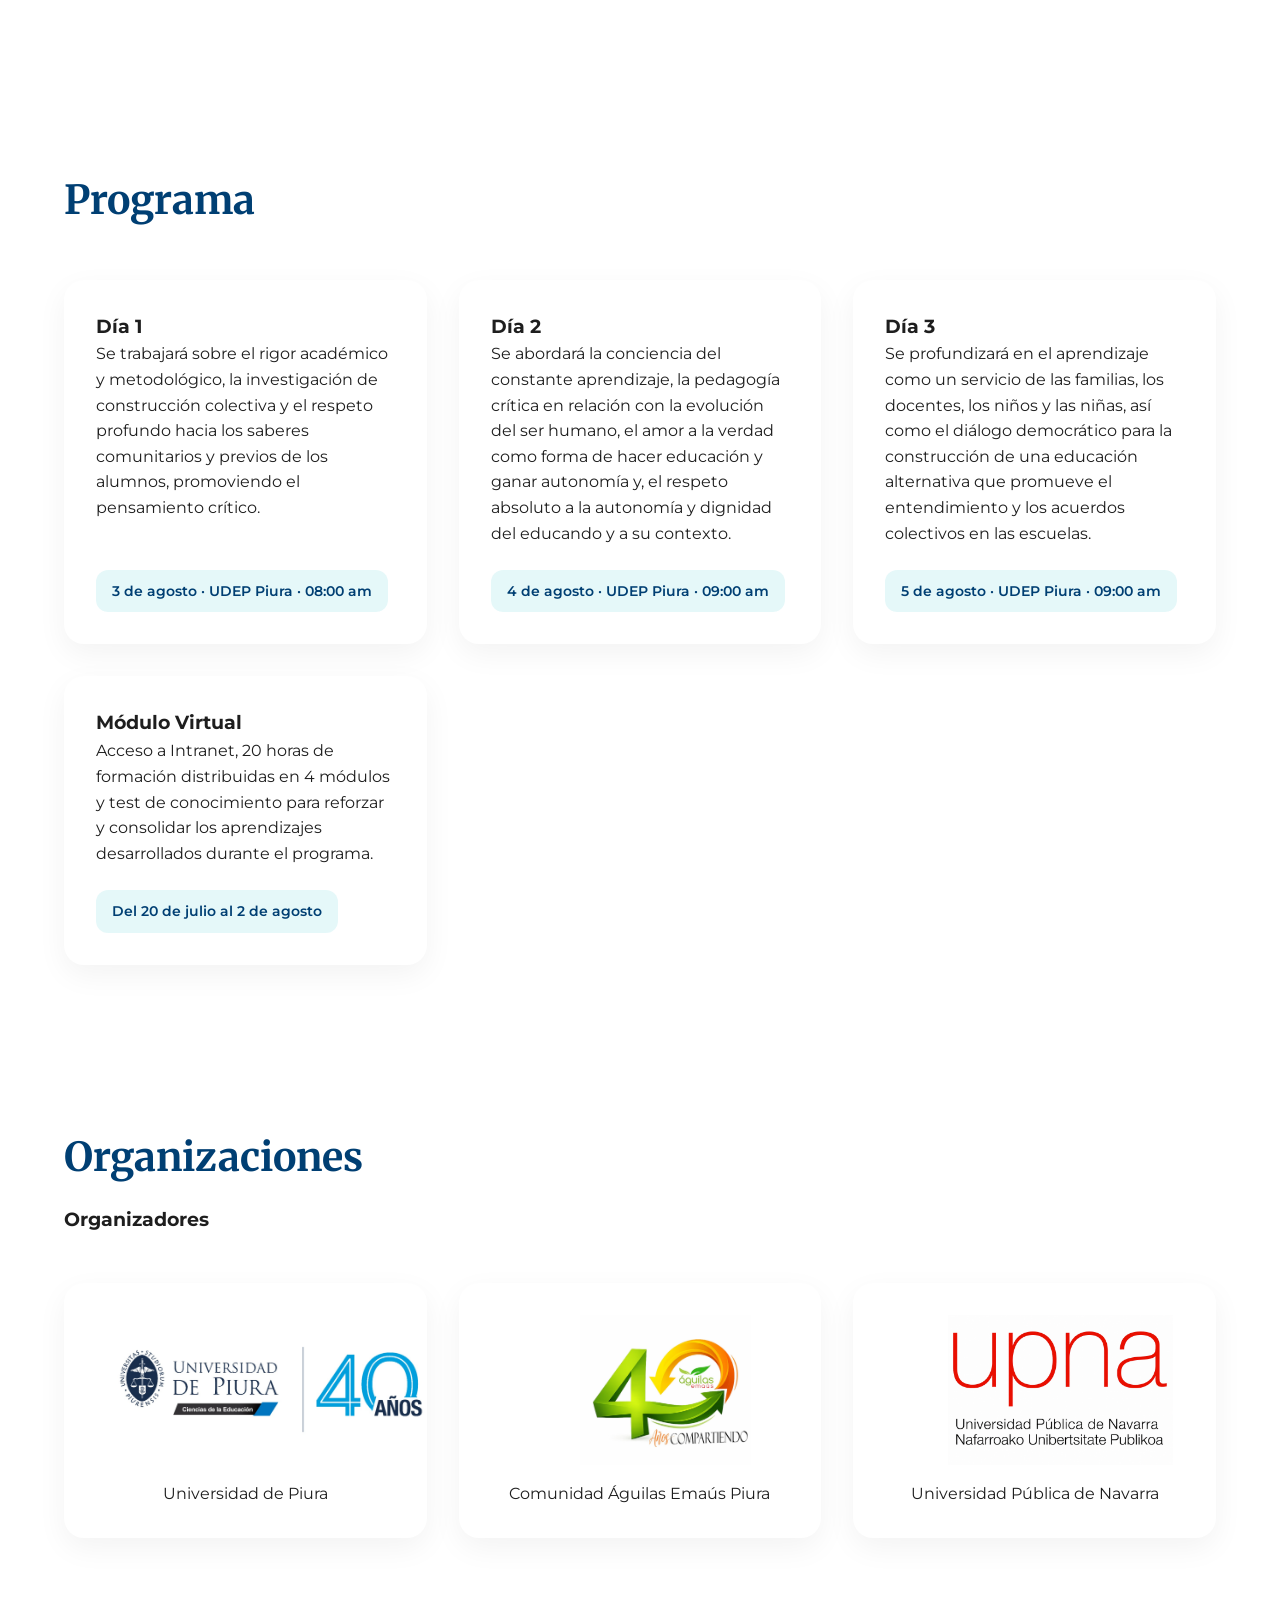
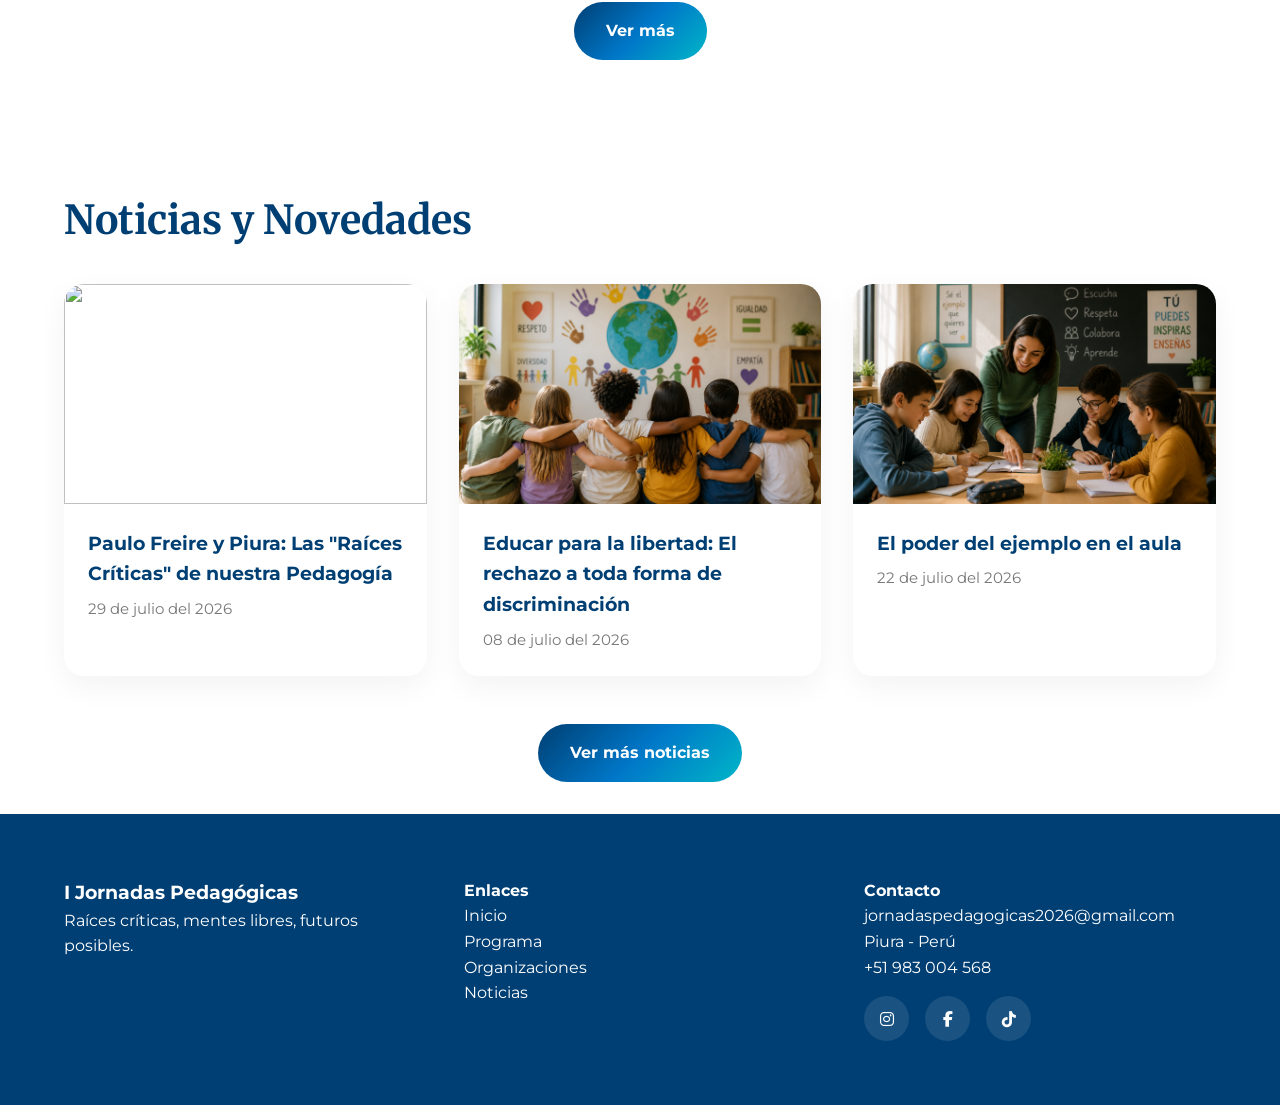
==== commit 14a4b300: "Update index.html" ====
--- a/index.html
+++ b/index.html
@@ -403,13 +403,13 @@
 
                 <div class="news-grid">
 
-                    <a href="noticias/noticias5.html" class="news-card">
-
-                        <img src="img/noticia5.png" alt="">
+                    <a href="noticias/noticias8.html" class="news-card">
+
+                        <img src="img/noticia8.png" alt="">
 
                         <div class="news-content">
-                            <h3>Enseñar exige investigación</h3>
-                            <p>01 de julio del 2026</p>
+                            <h3>Paulo Freire y Piura: Las "Raíces Críticas" de nuestra Pedagogía</h3>
+                            <p>29 de julio del 2026</p>
                         </div>
 
                     </a>
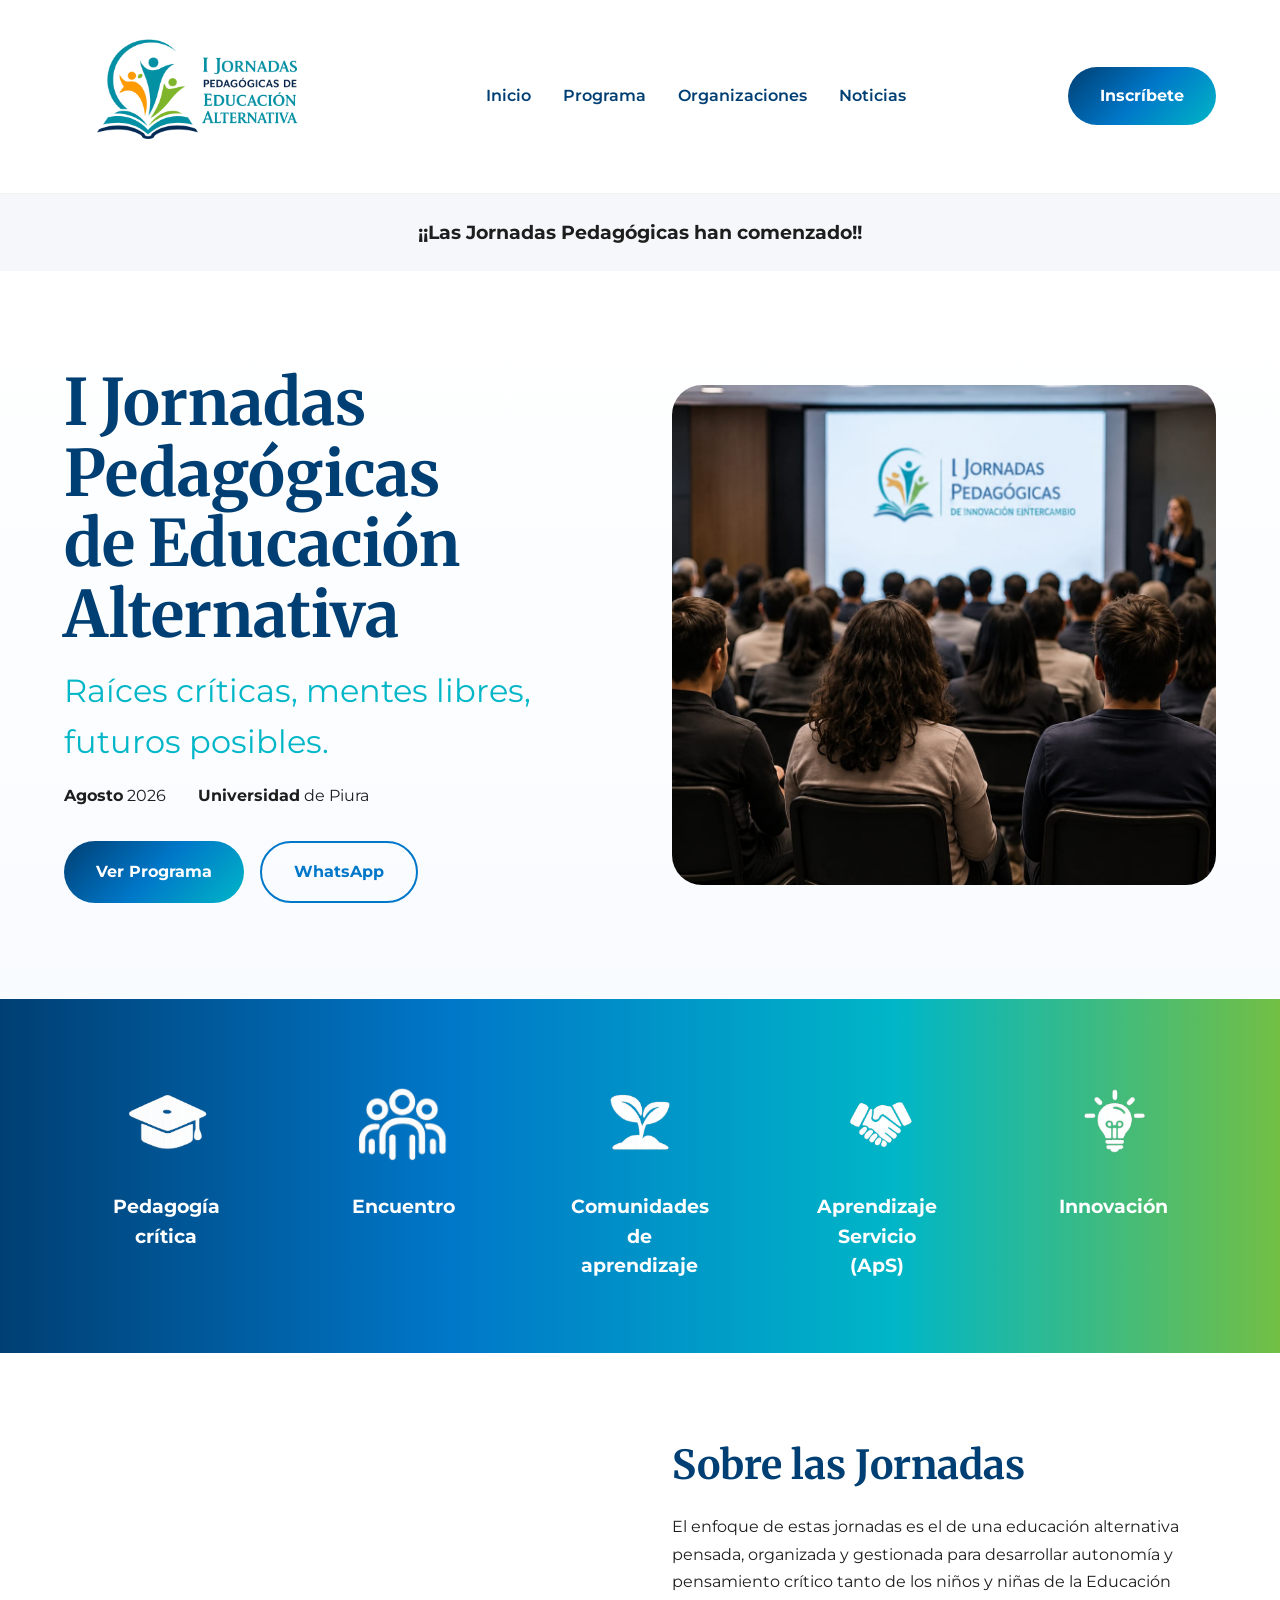
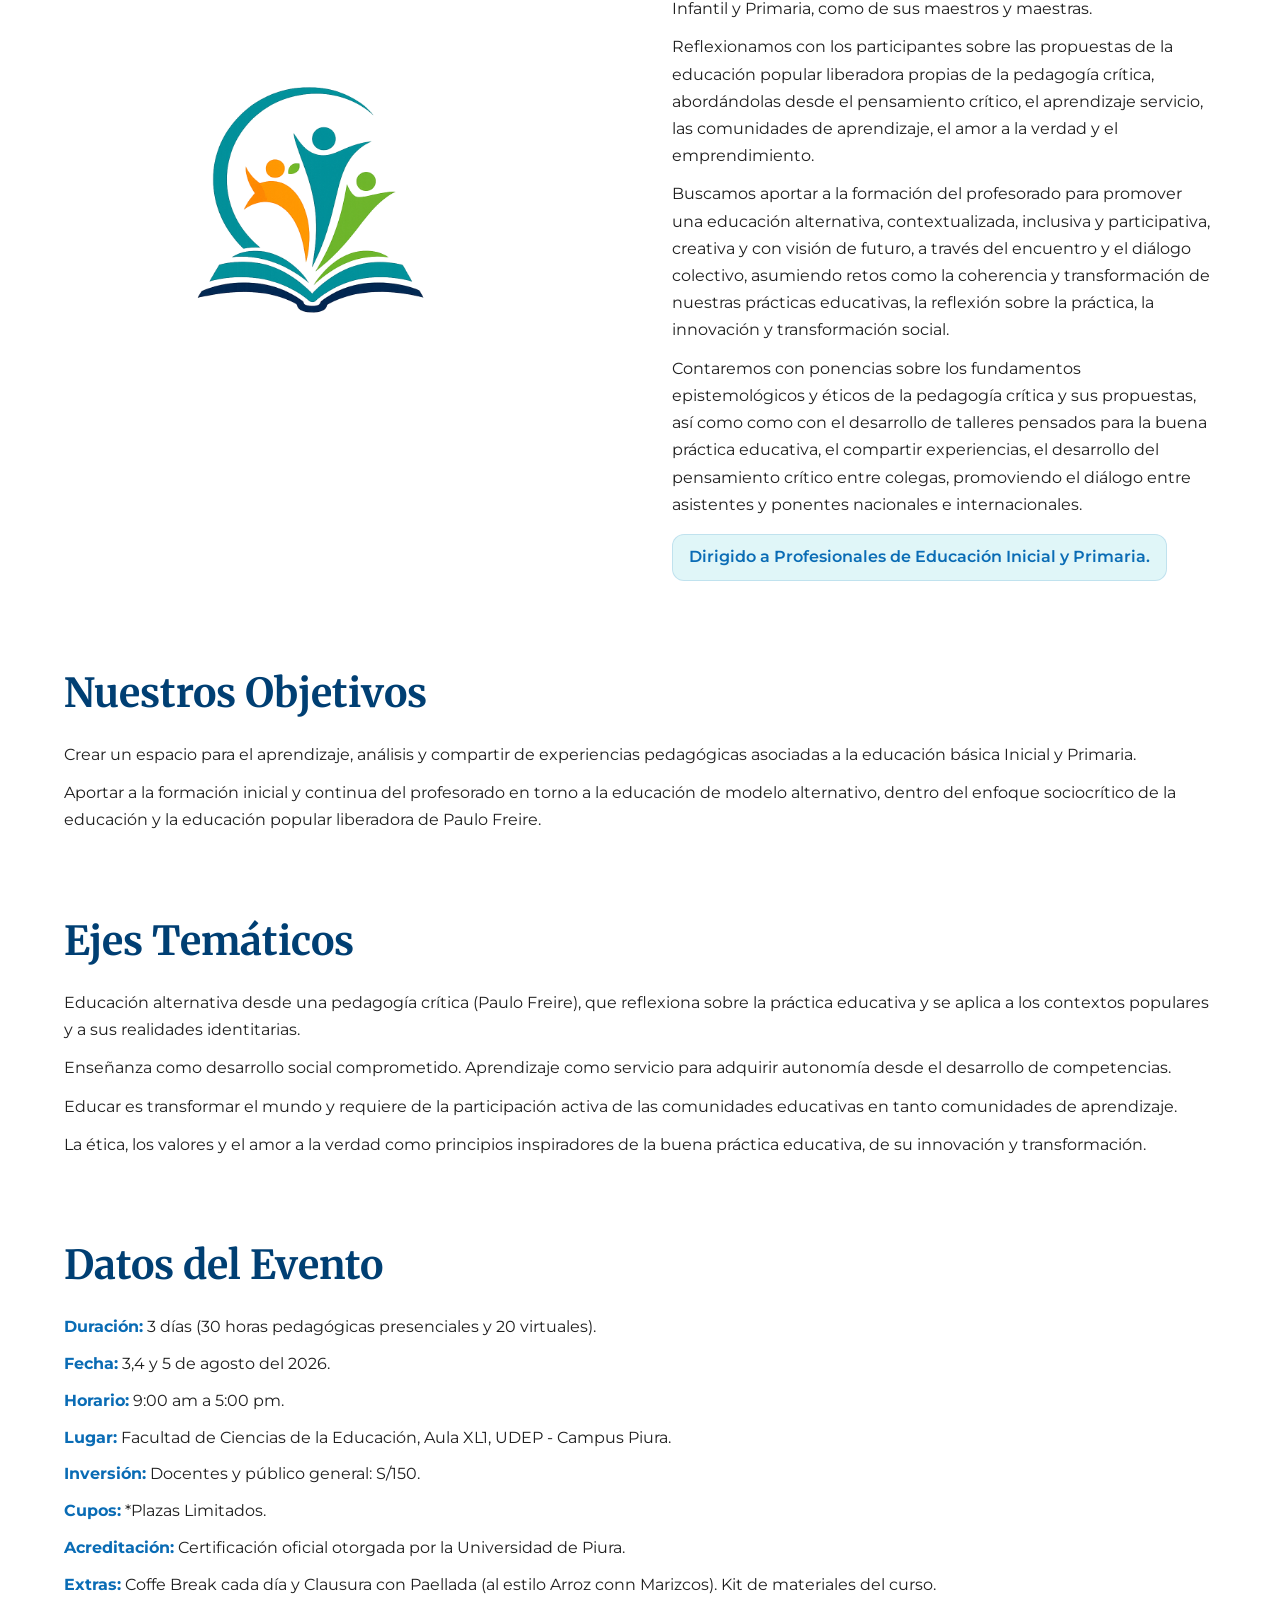
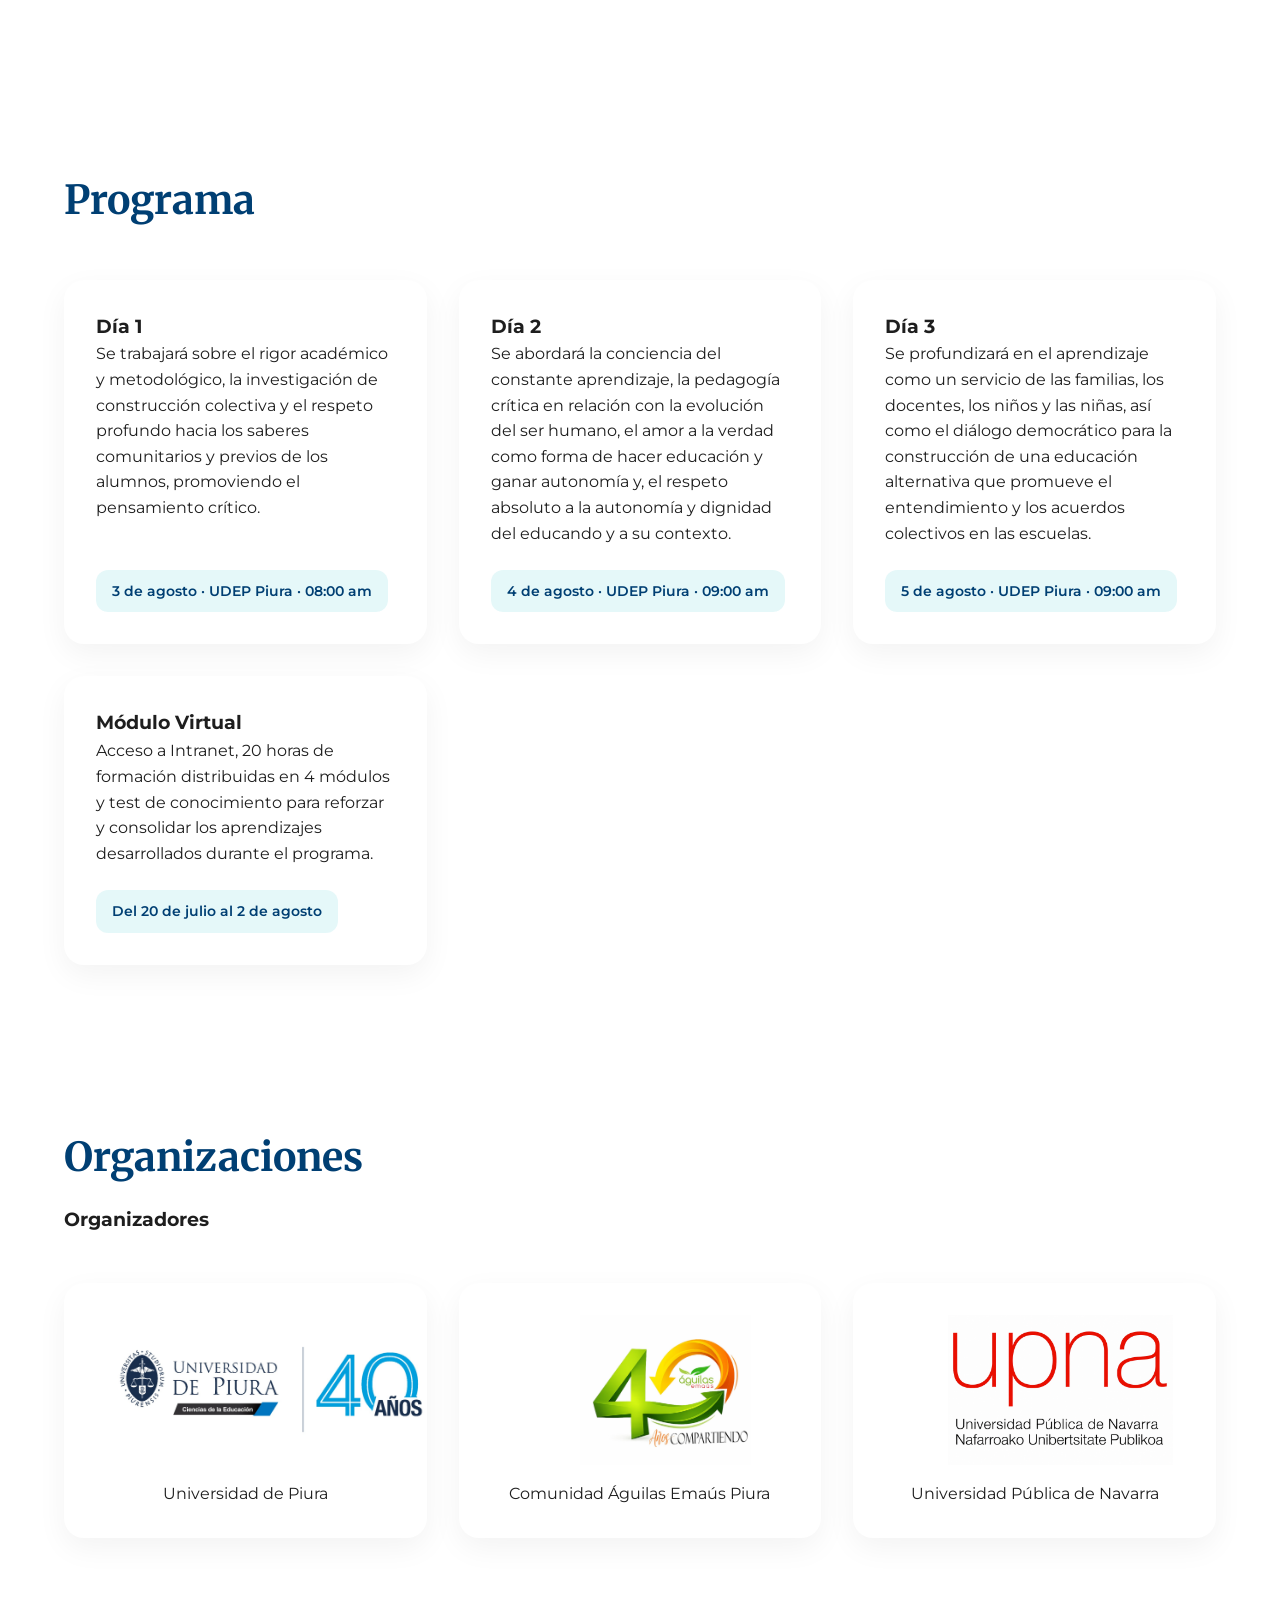
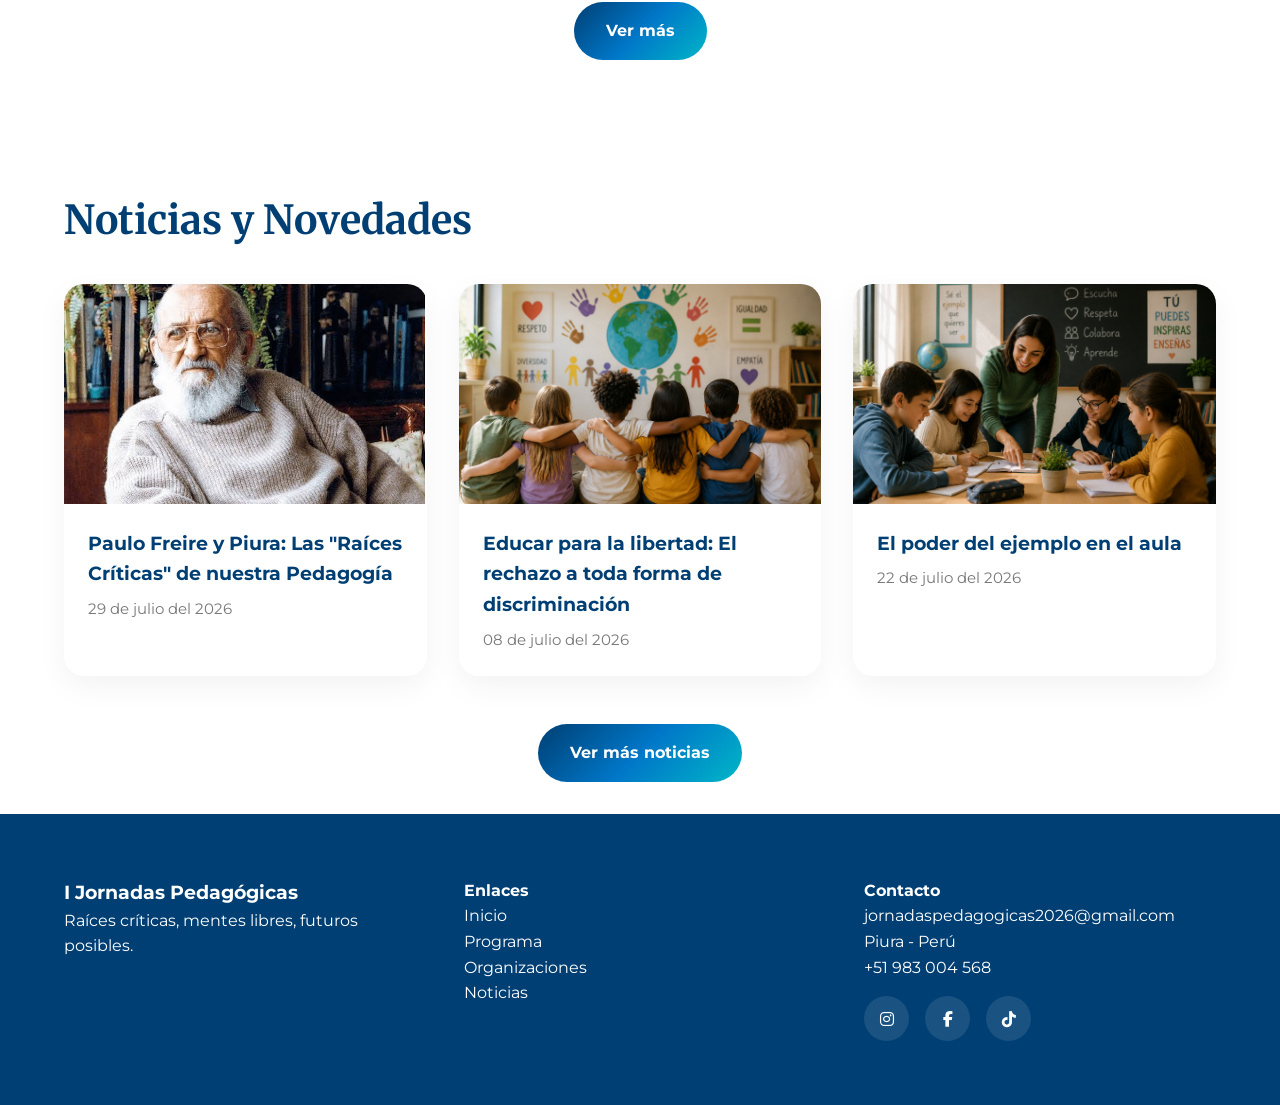
==== commit e598712e: "Update index.html" ====
--- a/index.html
+++ b/index.html
@@ -405,7 +405,7 @@
 
                     <a href="noticias/noticias8.html" class="news-card">
 
-                        <img src="img/noticia8.png" alt="">
+                        <img src="img/noticia8.jpg" alt="">
 
                         <div class="news-content">
                             <h3>Paulo Freire y Piura: Las "Raíces Críticas" de nuestra Pedagogía</h3>
